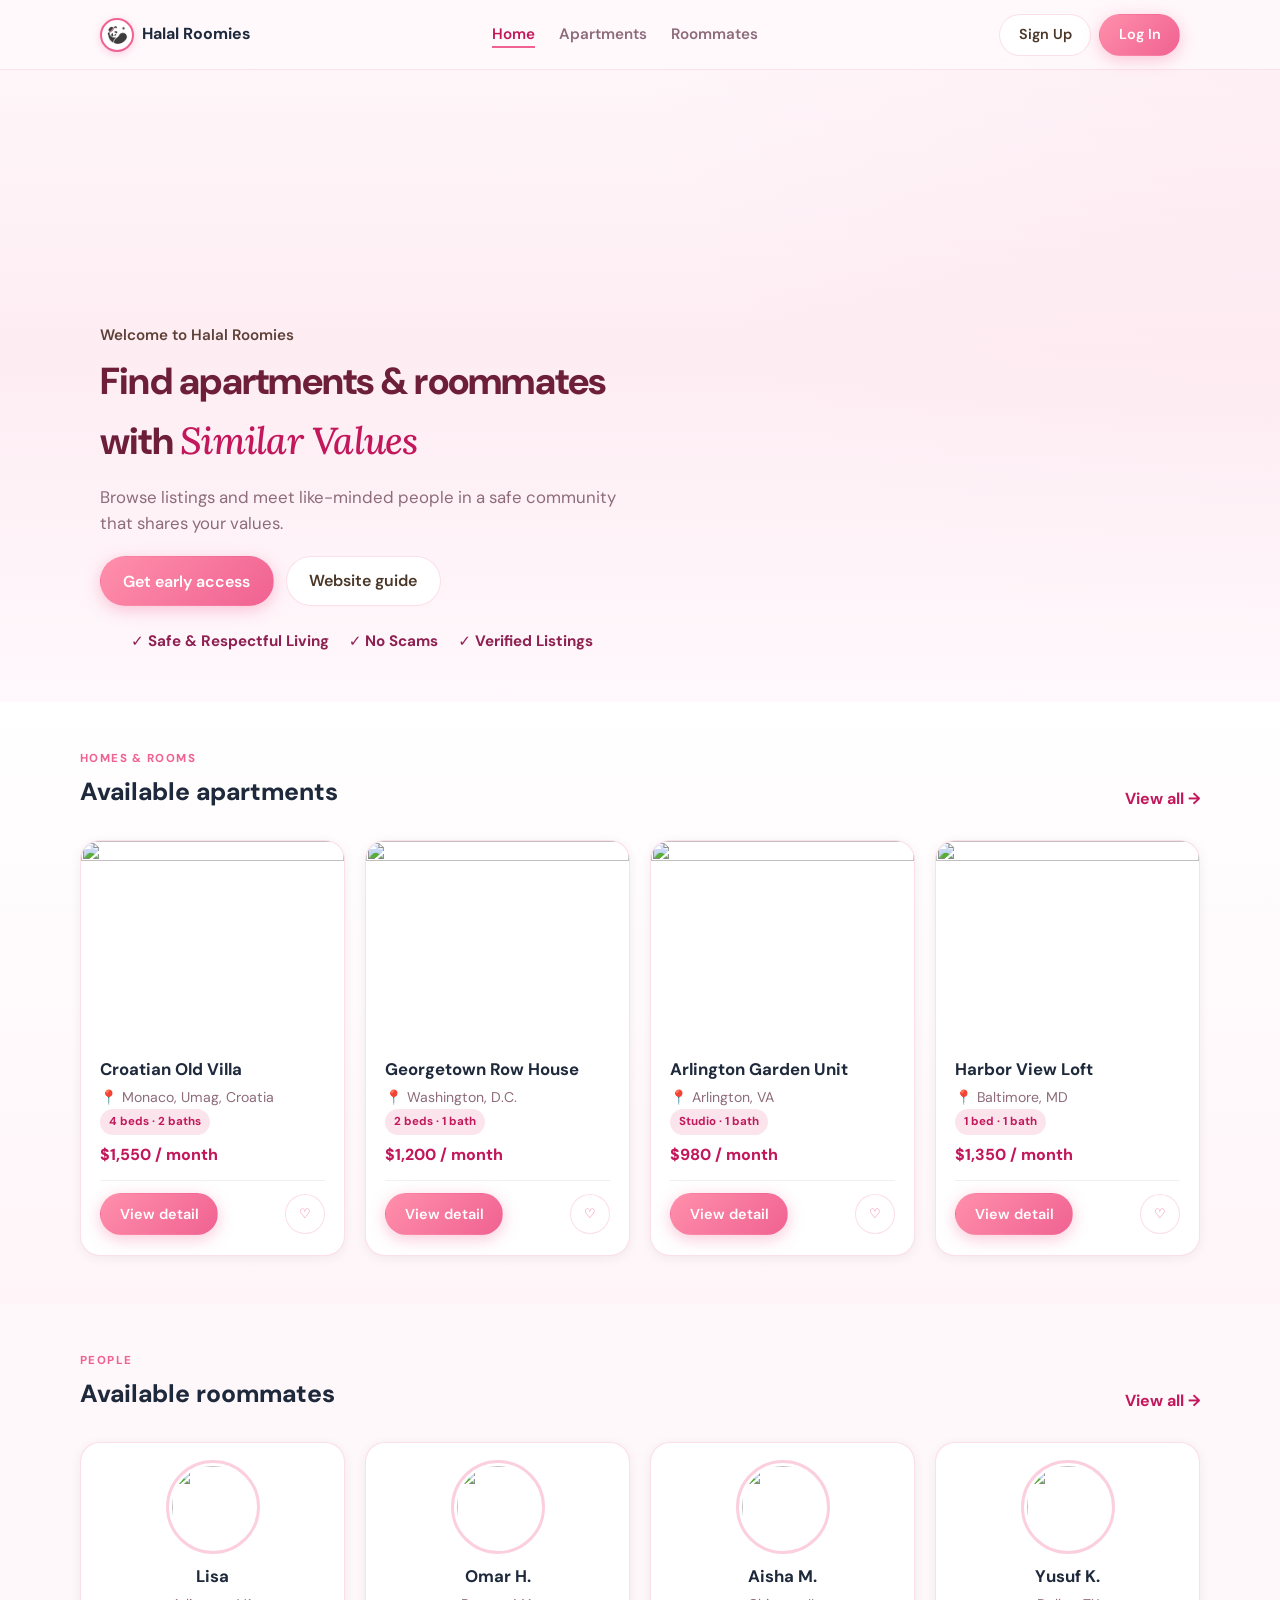
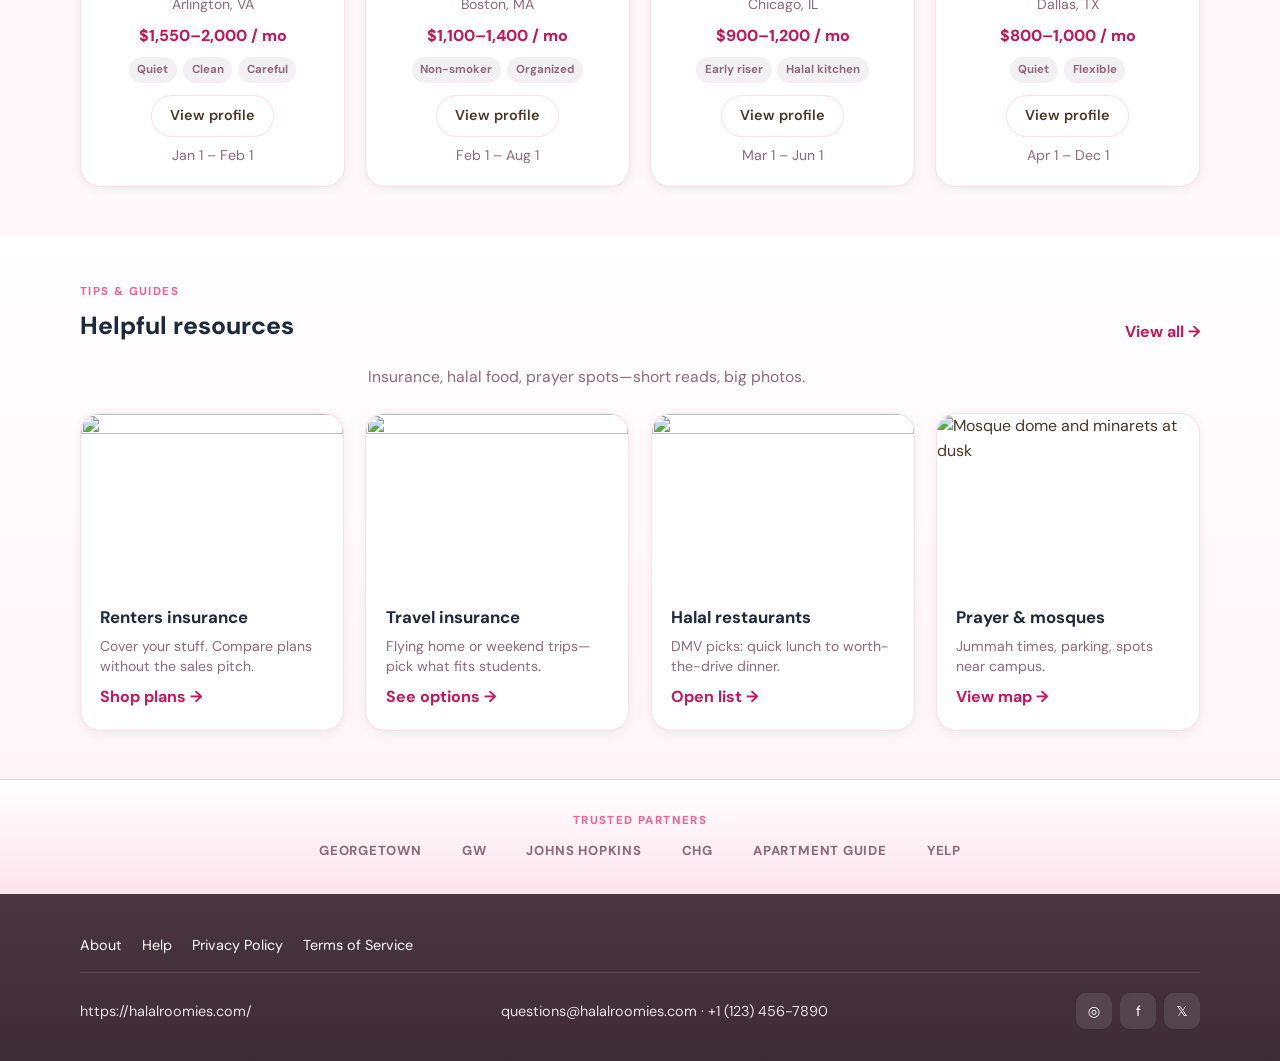
==== index.html @ e2919a0f "Initial commit" ====
<!DOCTYPE html>
<html lang="en">
  <head>
    <meta charset="utf-8" />
    <meta name="viewport" content="width=device-width, initial-scale=1" />
    <title>Halal Roomies — Find apartments &amp; roommates</title>
    <link rel="preconnect" href="https://fonts.googleapis.com" />
    <link rel="preconnect" href="https://fonts.gstatic.com" crossorigin />
    <link
      href="https://fonts.googleapis.com/css2?family=DM+Sans:ital,opsz,wght@0,9..40,400;0,9..40,600;0,9..40,700;0,9..40,800&family=Lora:ital,wght@0,500;1,500&display=swap"
      rel="stylesheet"
    />
    <link rel="stylesheet" href="css/styles.css" />
  </head>
  <body>
    <div class="hero-page">
      <header class="site-header site-header--transparent">
        <div class="site-header__inner">
          <a class="logo" href="index.html">
            <img class="logo__mark" src="images/guide-mascot.png" width="34" height="34" alt="" />
            Halal Roomies
          </a>
          <nav class="nav-main" aria-label="Primary">
            <a href="index.html" aria-current="page">Home</a>
            <a href="apartments.html">Apartments</a>
            <a href="roommate-matching.html">Roommates</a>
          </nav>
          <div class="header-actions">
            <a class="btn btn--outline" href="signup.html">Sign Up</a>
            <a class="btn btn--primary" href="login.html">Log In</a>
          </div>
        </div>
      </header>

      <section class="hero" aria-labelledby="hero-title">
        <div
          class="hero__bg"
          style="background-image: url('https://images.unsplash.com/photo-1600607688969-a5bfcd646154?w=1920&q=85')"
        ></div>
        <div class="hero__overlay" aria-hidden="true"></div>
        <div class="hero__inner hero__inner--split">
          <div class="hero__content">
            <p class="hero__kicker">Welcome to Halal Roomies</p>
            <h1 id="hero-title" class="hero__title">
              Find apartments &amp; roommates with <span class="accent">Similar Values</span>
            </h1>
            <p class="hero__lead">
              Browse listings and meet like-minded people in a safe community that shares your values.
            </p>
            <div class="hero-cta-row">
              <button type="button" class="btn btn--primary btn--lg" id="open-waitlist-modal" aria-haspopup="dialog">
                Get early access
              </button>
              <a class="btn btn--outline btn--lg" href="guide.html">Website guide</a>
            </div>
            <div class="trust-row">
              <span>✓ Safe &amp; Respectful Living</span>
              <span>✓ No Scams</span>
              <span>✓ Verified Listings</span>
            </div>
          </div>
          <div class="hero-svg-wrap" aria-hidden="true">
            <svg viewBox="0 0 400 280" xmlns="http://www.w3.org/2000/svg" role="img">
              <title>Illustration</title>
              <defs>
                <linearGradient id="blob" x1="0%" y1="0%" x2="100%" y2="100%">
                  <stop offset="0%" stop-color="#fce4ec" />
                  <stop offset="100%" stop-color="#e3f2fd" />
                </linearGradient>
              </defs>
              <ellipse cx="200" cy="150" rx="170" ry="120" fill="url(#blob)" opacity="0.95" />
              <rect x="120" y="175" width="160" height="12" rx="6" fill="#f8bbd0" />
              <rect x="145" y="130" width="110" height="70" rx="8" fill="#fff" stroke="#f48fb1" stroke-width="2" />
              <rect x="158" y="145" width="84" height="48" rx="4" fill="#e8eaf6" />
              <circle cx="155" cy="105" r="28" fill="#ffe0b2" />
              <path fill="#5d4037" d="M138 88c8-18 32-22 42-8 4 6 6 14 4 22l-6 18h-28l-6-18c-4-8-6-18-12-14z" />
              <ellipse cx="155" cy="95" rx="22" ry="20" fill="#c5b4a0" />
              <rect x="248" y="118" width="56" height="70" rx="10" fill="#fce4ec" stroke="#f48fb1" stroke-width="2" />
              <circle cx="276" cy="98" r="26" fill="#ffe0b2" />
              <ellipse cx="276" cy="88" rx="24" ry="22" fill="#37474f" />
              <path fill="#37474f" d="M252 78c10-4 22-2 30 6 6 8 8 18 6 28h-52c-2-10 0-22 16-34z" />
              <ellipse cx="200" cy="248" rx="140" ry="14" fill="rgba(244,143,177,0.25)" />
              <circle cx="95" cy="195" r="10" fill="#fff" stroke="#f48fb1" stroke-width="2" />
              <path d="M91 192h8v6h-8z" fill="#f48fb1" />
            </svg>
          </div>
        </div>
      </section>
    </div>

    <section class="section section--tint" aria-labelledby="apt-heading">
      <div class="section__head">
        <div>
          <p class="section__eyebrow">Homes &amp; rooms</p>
          <h2 id="apt-heading" class="section__title">Available apartments</h2>
        </div>
        <a class="link-more" href="apartments.html">View all →</a>
      </div>
      <div class="grid-apt">
        <article class="card">
          <img
            class="card__media"
            src="https://images.unsplash.com/photo-1600585154340-be6161a56a0c?w=800&q=80"
            alt=""
          />
          <div class="card__body">
            <h3 class="card__title">Croatian Old Villa</h3>
            <p class="card__meta">📍 Monaco, Umag, Croatia</p>
            <div class="card__tags"><span class="tag">4 beds · 2 baths</span></div>
            <p class="card__price">$1,550 / month</p>
            <div class="card__footer">
              <a class="btn btn--primary" href="apartment-detail.html">View detail</a>
              <button type="button" class="icon-btn" aria-label="Save">♡</button>
            </div>
          </div>
        </article>
        <article class="card">
          <img
            class="card__media"
            src="https://images.unsplash.com/photo-1600607687939-ce8a6c25118c?w=800&q=80"
            alt=""
          />
          <div class="card__body">
            <h3 class="card__title">Georgetown Row House</h3>
            <p class="card__meta">📍 Washington, D.C.</p>
            <div class="card__tags"><span class="tag">2 beds · 1 bath</span></div>
            <p class="card__price">$1,200 / month</p>
            <div class="card__footer">
              <a class="btn btn--primary" href="apartment-detail.html">View detail</a>
              <button type="button" class="icon-btn" aria-label="Save">♡</button>
            </div>
          </div>
        </article>
        <article class="card">
          <img
            class="card__media"
            src="https://images.unsplash.com/photo-1600566753190-17f0baa2a6c3?w=800&q=80"
            alt=""
          />
          <div class="card__body">
            <h3 class="card__title">Arlington Garden Unit</h3>
            <p class="card__meta">📍 Arlington, VA</p>
            <div class="card__tags"><span class="tag">Studio · 1 bath</span></div>
            <p class="card__price">$980 / month</p>
            <div class="card__footer">
              <a class="btn btn--primary" href="apartment-detail.html">View detail</a>
              <button type="button" class="icon-btn" aria-label="Save">♡</button>
            </div>
          </div>
        </article>
        <article class="card">
          <img
            class="card__media"
            src="https://images.unsplash.com/photo-1600047509807-ba8f99d2cdde?w=800&q=80"
            alt=""
          />
          <div class="card__body">
            <h3 class="card__title">Harbor View Loft</h3>
            <p class="card__meta">📍 Baltimore, MD</p>
            <div class="card__tags"><span class="tag">1 bed · 1 bath</span></div>
            <p class="card__price">$1,350 / month</p>
            <div class="card__footer">
              <a class="btn btn--primary" href="apartment-detail.html">View detail</a>
              <button type="button" class="icon-btn" aria-label="Save">♡</button>
            </div>
          </div>
        </article>
      </div>
    </section>

    <section class="section" aria-labelledby="rm-heading">
      <div class="section__head">
        <div>
          <p class="section__eyebrow">People</p>
          <h2 id="rm-heading" class="section__title">Available roommates</h2>
        </div>
        <a class="link-more" href="roommate-matching.html">View all →</a>
      </div>
      <div class="grid-4">
        <article class="card roommate-card">
          <img
            class="avatar"
            src="https://api.dicebear.com/9.x/adventurer/svg?seed=Lisa"
            alt=""
          />
          <h3 class="card__title">Lisa</h3>
          <p class="card__meta">Arlington, VA</p>
          <p class="card__price">$1,550–2,000 / mo</p>
          <div class="card__tags" style="justify-content: center">
            <span class="tag tag--neutral">Quiet</span>
            <span class="tag tag--neutral">Clean</span>
            <span class="tag tag--neutral">Careful</span>
          </div>
          <a class="btn btn--outline" href="roommate-matching.html" style="margin-top: 0.75rem">View profile</a>
          <p class="card__meta" style="margin-top: 0.5rem">Jan 1 – Feb 1</p>
        </article>
        <article class="card roommate-card">
          <img
            class="avatar"
            src="https://api.dicebear.com/9.x/adventurer/svg?seed=Omar"
            alt=""
          />
          <h3 class="card__title">Omar H.</h3>
          <p class="card__meta">Boston, MA</p>
          <p class="card__price">$1,100–1,400 / mo</p>
          <div class="card__tags" style="justify-content: center">
            <span class="tag tag--neutral">Non-smoker</span>
            <span class="tag tag--neutral">Organized</span>
          </div>
          <a class="btn btn--outline" href="roommate-matching.html" style="margin-top: 0.75rem">View profile</a>
          <p class="card__meta" style="margin-top: 0.5rem">Feb 1 – Aug 1</p>
        </article>
        <article class="card roommate-card">
          <img
            class="avatar"
            src="https://api.dicebear.com/9.x/adventurer/svg?seed=Aisha"
            alt=""
          />
          <h3 class="card__title">Aisha M.</h3>
          <p class="card__meta">Chicago, IL</p>
          <p class="card__price">$900–1,200 / mo</p>
          <div class="card__tags" style="justify-content: center">
            <span class="tag tag--neutral">Early riser</span>
            <span class="tag tag--neutral">Halal kitchen</span>
          </div>
          <a class="btn btn--outline" href="roommate-matching.html" style="margin-top: 0.75rem">View profile</a>
          <p class="card__meta" style="margin-top: 0.5rem">Mar 1 – Jun 1</p>
        </article>
        <article class="card roommate-card">
          <img
            class="avatar"
            src="https://api.dicebear.com/9.x/adventurer/svg?seed=Yusuf"
            alt=""
          />
          <h3 class="card__title">Yusuf K.</h3>
          <p class="card__meta">Dallas, TX</p>
          <p class="card__price">$800–1,000 / mo</p>
          <div class="card__tags" style="justify-content: center">
            <span class="tag tag--neutral">Quiet</span>
            <span class="tag tag--neutral">Flexible</span>
          </div>
          <a class="btn btn--outline" href="roommate-matching.html" style="margin-top: 0.75rem">View profile</a>
          <p class="card__meta" style="margin-top: 0.5rem">Apr 1 – Dec 1</p>
        </article>
      </div>
    </section>

    <section class="section section--tint" aria-labelledby="res-heading">
      <div class="section__head">
        <div>
          <p class="section__eyebrow">Tips &amp; guides</p>
          <h2 id="res-heading" class="section__title">Helpful resources</h2>
        </div>
        <a class="link-more" href="#">View all →</a>
      </div>
      <p class="section__intro section__intro--tight">Insurance, halal food, prayer spots—short reads, big photos.</p>
      <div class="grid-4 resource-grid">
        <article class="card resource-card">
          <img
            class="card__media"
            src="https://images.unsplash.com/photo-1560518883-ce09059eeffa?w=640&q=80"
            alt=""
            width="640"
            height="480"
            loading="lazy"
          />
          <div class="card__body">
            <h3 class="card__title">Renters insurance</h3>
            <p class="card__meta">Cover your stuff. Compare plans without the sales pitch.</p>
            <a class="link-more" href="#">Shop plans →</a>
          </div>
        </article>
        <article class="card resource-card">
          <img
            class="card__media"
            src="https://images.unsplash.com/photo-1436491865332-7a61a109cc05?w=640&q=80"
            alt=""
            width="640"
            height="480"
            loading="lazy"
          />
          <div class="card__body">
            <h3 class="card__title">Travel insurance</h3>
            <p class="card__meta">Flying home or weekend trips—pick what fits students.</p>
            <a class="link-more" href="#">See options →</a>
          </div>
        </article>
        <article class="card resource-card">
          <img
            class="card__media"
            src="https://images.unsplash.com/photo-1504674900247-0877df9cc836?w=640&q=80"
            alt=""
            width="640"
            height="480"
            loading="lazy"
          />
          <div class="card__body">
            <h3 class="card__title">Halal restaurants</h3>
            <p class="card__meta">DMV picks: quick lunch to worth-the-drive dinner.</p>
            <a class="link-more" href="#">Open list →</a>
          </div>
        </article>
        <article class="card resource-card">
          <img
            class="card__media"
            src="https://images.unsplash.com/photo-1564769625905-50e93615e769?w=800&q=80"
            alt="Mosque dome and minarets at dusk"
            width="800"
            height="533"
            loading="lazy"
          />
          <div class="card__body">
            <h3 class="card__title">Prayer &amp; mosques</h3>
            <p class="card__meta">Jummah times, parking, spots near campus.</p>
            <a class="link-more" href="#">View map →</a>
          </div>
        </article>
      </div>
    </section>

    <section class="partners-strip" aria-label="Trusted partners">
      <div class="partners-strip__inner">
        <p class="section__eyebrow" style="margin-bottom: 0.75rem">Trusted partners</p>
        <div class="partners-strip__logos">
          <span>GEORGETOWN</span>
          <span>GW</span>
          <span>JOHNS HOPKINS</span>
          <span>CHG</span>
          <span>APARTMENT GUIDE</span>
          <span>YELP</span>
        </div>
      </div>
    </section>

    <div
      id="waitlist-modal"
      class="modal"
      role="dialog"
      aria-modal="true"
      aria-labelledby="waitlist-modal-title"
      aria-hidden="true"
      hidden
    >
      <div class="modal__backdrop" data-close-waitlist tabindex="-1"></div>
      <div class="modal__panel">
        <button type="button" class="modal__close" data-close-waitlist aria-label="Close">×</button>
        <div id="waitlist-form-step">
          <p class="modal__eyebrow">Launch list</p>
          <h2 id="waitlist-modal-title" class="modal__title">Get early access</h2>
          <div class="modal__stats" role="group" aria-label="Launch snapshot">
            <div class="modal__stat">
              <p class="modal__stat-value"><span data-waitlist-count>500</span>+</p>
              <p class="modal__stat-label">Early members</p>
            </div>
            <div class="modal__stat">
              <p class="modal__stat-value">Aug 2026</p>
              <p class="modal__stat-label">Launch date</p>
            </div>
            <div class="modal__stat">
              <p class="modal__stat-value">100%</p>
              <p class="modal__stat-label">Browse free</p>
            </div>
          </div>
          <p class="modal__launch-hint">
            <strong>Launch discount</strong> — we’ll email your code when we open.
          </p>
          <form id="waitlist-form" class="waitlist-form" method="post" target="waitlist-gform-iframe" novalidate>
            <label class="field">
              Name
              <input type="text" name="name" id="waitlist-name" autocomplete="name" required placeholder="Your name" />
            </label>
            <label class="field">
              Email
              <input type="email" name="email" id="waitlist-email" autocomplete="email" required placeholder="you@example.com" />
            </label>
            <button type="submit" class="btn btn--primary btn--block btn--lg">Save my spot</button>
          </form>
        </div>
        <div id="waitlist-success-step" class="is-hidden">
          <p class="modal__success-icon" aria-hidden="true">✓</p>
          <h2 class="modal__title">You’re on the list</h2>
          <p class="modal__lede">
            When we launch, we’ll send a message to your inbox with your <strong>discount code</strong> for posting your place.
          </p>
          <button type="button" class="btn btn--primary btn--block" data-close-waitlist>Close</button>
        </div>
      </div>
      <iframe
        id="waitlist-gform-iframe"
        name="waitlist-gform-iframe"
        title="Form submission"
        src="about:blank"
        class="waitlist-gform-iframe"
      ></iframe>
    </div>

    <footer class="site-footer">
      <div class="site-footer__inner">
        <nav class="footer-links" aria-label="Footer">
          <a href="#">About</a>
          <a href="#">Help</a>
          <a href="#">Privacy Policy</a>
          <a href="#">Terms of Service</a>
        </nav>
        <div class="footer-bottom">
          <div>https://halalroomies.com/</div>
          <div>questions@halalroomies.com · +1 (123) 456-7890</div>
          <div class="social" aria-label="Social">
            <a href="#" aria-label="Instagram">◎</a>
            <a href="#" aria-label="Facebook">f</a>
            <a href="#" aria-label="X">𝕏</a>
          </div>
        </div>
      </div>
    </footer>
    <!-- Google Form: set GOOGLE_FORM_* in script below to post signups to a Sheet. -->
    <script>
      (function () {
        var WAITLIST_DISPLAY_NUMBER = "500";
        var GOOGLE_FORM_ACTION =
          "https://docs.google.com/forms/d/e/REPLACE_FORM_ID/formResponse";
        var GOOGLE_ENTRY_NAME = "entry.REPLACE_NAME_ID";
        var GOOGLE_ENTRY_EMAIL = "entry.REPLACE_EMAIL_ID";
        var demoMode =
          GOOGLE_FORM_ACTION.indexOf("REPLACE_FORM_ID") !== -1 ||
          GOOGLE_ENTRY_NAME.indexOf("REPLACE") !== -1;

        var modal = document.getElementById("waitlist-modal");
        var openBtn = document.getElementById("open-waitlist-modal");
        var form = document.getElementById("waitlist-form");
        var formStep = document.getElementById("waitlist-form-step");
        var successStep = document.getElementById("waitlist-success-step");

        document.querySelectorAll("[data-waitlist-count]").forEach(function (el) {
          el.textContent = WAITLIST_DISPLAY_NUMBER;
        });

        function openModal() {
          modal.hidden = false;
          modal.removeAttribute("hidden");
          modal.setAttribute("aria-hidden", "false");
          document.body.style.overflow = "hidden";
          var first = document.getElementById("waitlist-name");
          if (first) first.focus();
        }

        function closeModal() {
          modal.setAttribute("aria-hidden", "true");
          modal.hidden = true;
          modal.setAttribute("hidden", "");
          document.body.style.overflow = "";
          if (openBtn) openBtn.focus();
          formStep.classList.remove("is-hidden");
          successStep.classList.add("is-hidden");
          if (form) form.reset();
        }

        if (openBtn) openBtn.addEventListener("click", openModal);
        document.querySelectorAll("[data-close-waitlist]").forEach(function (btn) {
          btn.addEventListener("click", closeModal);
        });

        modal.addEventListener("keydown", function (e) {
          if (e.key === "Escape") closeModal();
        });

        if (form) {
          form.addEventListener("submit", function (e) {
            var name = document.getElementById("waitlist-name").value.trim();
            var email = document.getElementById("waitlist-email").value.trim();
            if (!name || !email) {
              e.preventDefault();
              return;
            }
            if (demoMode) {
              e.preventDefault();
              formStep.classList.add("is-hidden");
              successStep.classList.remove("is-hidden");
              return;
            }
            e.preventDefault();
            var iframeForm = document.createElement("form");
            iframeForm.action = GOOGLE_FORM_ACTION;
            iframeForm.method = "POST";
            iframeForm.target = "waitlist-gform-iframe";
            iframeForm.style.display = "none";
            var inName = document.createElement("input");
            inName.name = GOOGLE_ENTRY_NAME;
            inName.value = name;
            var inEmail = document.createElement("input");
            inEmail.name = GOOGLE_ENTRY_EMAIL;
            inEmail.value = email;
            iframeForm.appendChild(inName);
            iframeForm.appendChild(inEmail);
            document.body.appendChild(iframeForm);
            iframeForm.submit();
            document.body.removeChild(iframeForm);
            formStep.classList.add("is-hidden");
            successStep.classList.remove("is-hidden");
          });
        }
      })();
    </script>
  </body>
</html>
---- css/styles.css ----
/* Halal Roomies — light pink / white, shared styles */

:root {
  --bg: #fff8fb;
  --bg-section: #ffffff;
  --bg-pink: #fce4ec;
  --accent: #f06292;
  --accent-dark: #c2185b;
  --text: #4a3728;
  --text-muted: #8d6b7a;
  --navy: #1e293b;
  --border: rgba(240, 98, 146, 0.2);
  --radius: 20px;
  --radius-sm: 14px;
  --pill: 999px;
  --shadow: 0 8px 32px rgba(240, 98, 146, 0.12);
  --shadow-sm: 0 2px 12px rgba(0, 0, 0, 0.06);
  --font: "DM Sans", system-ui, sans-serif;
  --font-accent: "Lora", Georgia, serif;
  --max: 1120px;
}

*,
*::before,
*::after {
  box-sizing: border-box;
}

html {
  scroll-behavior: smooth;
}

body {
  margin: 0;
  font-family: var(--font);
  font-size: 16px;
  line-height: 1.55;
  color: var(--text);
  background: var(--bg);
  background-image: radial-gradient(ellipse 100% 50% at 100% 0%, rgba(252, 228, 236, 0.5) 0%, transparent 50%);
}

img {
  max-width: 100%;
  height: auto;
  display: block;
}

a {
  color: var(--accent-dark);
  text-decoration: none;
}

a:hover {
  text-decoration: underline;
}

.sr-only {
  position: absolute;
  width: 1px;
  height: 1px;
  padding: 0;
  margin: -1px;
  overflow: hidden;
  clip: rect(0, 0, 0, 0);
  border: 0;
}

/* ---------- Header ---------- */
.site-header {
  position: sticky;
  top: 0;
  z-index: 100;
  background: rgba(255, 255, 255, 0.94);
  backdrop-filter: blur(12px);
  border-bottom: 1px solid var(--border);
}

.site-header--transparent {
  position: absolute;
  left: 0;
  right: 0;
  background: rgba(255, 250, 252, 0.85);
  border-bottom-color: rgba(248, 187, 208, 0.4);
}

/* Guide page: match storybook-era pink header + logo ring */
.site-header--guide-brand {
  background: rgba(255, 250, 252, 0.96);
  border-bottom-color: rgba(248, 187, 208, 0.45);
}

.guide-site .logo__mark {
  border-width: 2px;
  box-shadow: 0 2px 10px rgba(240, 98, 146, 0.22);
  outline: 2px solid rgba(240, 98, 146, 0.28);
  outline-offset: 0;
}

.guide-site .logo:hover .logo__mark {
  outline-color: rgba(240, 98, 146, 0.45);
  box-shadow: 0 3px 14px rgba(240, 98, 146, 0.32);
}

.site-header__inner {
  max-width: var(--max);
  margin: 0 auto;
  padding: 0.85rem 1.25rem;
  display: flex;
  align-items: center;
  justify-content: space-between;
  gap: 1rem;
}

.logo {
  display: inline-flex;
  align-items: center;
  gap: 0.5rem;
  font-weight: 700;
  color: var(--navy);
  text-decoration: none;
}

.logo:hover {
  color: var(--accent-dark);
  text-decoration: none;
}

.logo__mark {
  width: 34px;
  height: 34px;
  border-radius: 50%;
  object-fit: contain;
  display: block;
  flex-shrink: 0;
  background: #fff;
  padding: 2px;
  box-sizing: border-box;
  border: 2px solid var(--accent);
  box-shadow: 0 2px 8px rgba(240, 98, 146, 0.28);
}

.logo:hover .logo__mark {
  border-color: var(--accent-dark);
  box-shadow: 0 3px 12px rgba(240, 98, 146, 0.38);
}

.nav-main {
  display: flex;
  gap: 1.5rem;
  flex-wrap: wrap;
}

.nav-main a {
  font-weight: 600;
  font-size: 0.95rem;
  color: var(--text-muted);
  text-decoration: none;
}

.nav-main a:hover,
.nav-main a[aria-current="page"] {
  color: var(--accent-dark);
  box-shadow: 0 2px 0 0 var(--accent);
}

.header-actions {
  display: flex;
  gap: 0.5rem;
}

/* ---------- Buttons ---------- */
.btn {
  display: inline-flex;
  align-items: center;
  justify-content: center;
  gap: 0.35rem;
  padding: 0.55rem 1.15rem;
  font-family: inherit;
  font-size: 0.9rem;
  font-weight: 600;
  border-radius: var(--pill);
  border: 1px solid transparent;
  cursor: pointer;
  text-decoration: none;
  transition: transform 0.15s, box-shadow 0.15s;
}

.btn:hover {
  text-decoration: none;
}

.btn--primary {
  background: linear-gradient(135deg, #ff8fab, var(--accent));
  color: #fff;
  box-shadow: 0 4px 16px rgba(240, 98, 146, 0.35);
}

.btn--outline {
  background: #fff;
  color: var(--text);
  border-color: var(--border);
}

.btn--outline:hover {
  border-color: var(--accent);
  color: var(--accent-dark);
}

.btn--ghost {
  background: transparent;
  border-color: rgba(255, 255, 255, 0.85);
  color: #fff;
}

.btn--lg {
  padding: 0.75rem 1.4rem;
  font-size: 1rem;
}

.btn--block {
  width: 100%;
}

.btn--muted {
  background: #f5f5f5;
  color: var(--text);
  border-color: #e0e0e0;
}

/* ---------- Hero (landing) ---------- */
.hero-page {
  position: relative;
}

.hero {
  position: relative;
  min-height: min(78vh, 720px);
  display: flex;
  align-items: flex-end;
}

.hero__bg {
  position: absolute;
  inset: 0;
  background-size: cover;
  background-position: center;
}

.hero__overlay {
  position: absolute;
  inset: 0;
  background: linear-gradient(
    180deg,
    rgba(255, 250, 252, 0.2) 0%,
    rgba(252, 228, 236, 0.55) 50%,
    rgba(255, 248, 252, 0.95) 100%
  );
}

.hero__inner {
  position: relative;
  z-index: 2;
  max-width: var(--max);
  margin: 0 auto;
  padding: 5.5rem 1.25rem 3rem;
  width: 100%;
}

.hero__inner--split {
  display: grid;
  grid-template-columns: 1fr 1fr;
  gap: 2rem;
  align-items: center;
}

.hero__content {
  text-align: center;
  max-width: 36rem;
  margin: 0 auto;
}

.hero__inner--split .hero__content {
  text-align: left;
  margin: 0;
}

.hero__kicker {
  font-size: 0.95rem;
  font-weight: 600;
  color: #5d4037;
  margin-bottom: 0.35rem;
}

.hero__title {
  margin: 0 0 0.75rem;
  font-size: clamp(1.65rem, 4vw, 2.35rem);
  font-weight: 800;
  color: #6d1f3a;
  letter-spacing: -0.02em;
}

.hero__title .accent {
  font-family: var(--font-accent);
  font-style: italic;
  font-weight: 500;
  color: var(--accent-dark);
}

.hero__lead {
  margin: 0 0 1.25rem;
  color: var(--text-muted);
  font-size: 1.05rem;
}

.hero-cta-bar {
  display: flex;
  flex-wrap: wrap;
  gap: 0.5rem;
  justify-content: center;
  max-width: 520px;
  margin: 0 auto 1.5rem;
}

.hero-cta-bar input {
  flex: 1;
  min-width: 120px;
  padding: 0.65rem 1rem;
  border-radius: var(--pill);
  border: 1px solid var(--border);
  font: inherit;
}

.hero-cta-row {
  display: flex;
  flex-wrap: wrap;
  gap: 0.75rem;
  justify-content: center;
  margin-bottom: 1.5rem;
}

.hero__inner--split .hero-cta-row {
  justify-content: flex-start;
}

.trust-row {
  display: flex;
  flex-wrap: wrap;
  gap: 0.75rem 1.25rem;
  justify-content: center;
  font-size: 0.95rem;
  font-weight: 700;
  color: #8e2152;
}

.trust-row span {
  display: inline-flex;
  align-items: center;
  gap: 0.4rem;
  padding: 0;
  background: transparent;
  border: none;
}

.hero-svg-wrap {
  justify-self: end;
  max-width: 380px;
}

@media (max-width: 900px) {
  .hero__inner--split {
    grid-template-columns: 1fr;
  }

  .hero__inner--split .hero__content {
    text-align: center;
    margin: 0 auto;
  }

  .hero-svg-wrap {
    justify-self: center;
    order: -1;
  }

  .nav-main {
    display: none;
  }
}

/* ---------- Sections ---------- */
.section {
  padding: 3rem 1.25rem;
}

.section--tint {
  background: linear-gradient(180deg, #fff 0%, #fff5f9 100%);
}

.section__head {
  max-width: var(--max);
  margin: 0 auto 1.75rem;
  display: flex;
  flex-wrap: wrap;
  align-items: flex-end;
  justify-content: space-between;
  gap: 1rem;
}

.section__head--bar {
  background: #fff;
  padding: 1rem 1.35rem;
  border-radius: 18px;
  border: 1px solid var(--border);
  box-shadow: var(--shadow-sm);
}

.section__eyebrow {
  margin: 0 0 0.35rem;
  font-size: 0.72rem;
  font-weight: 800;
  letter-spacing: 0.12em;
  text-transform: uppercase;
  color: var(--accent);
}

.section__title {
  margin: 0;
  font-size: 1.55rem;
  font-weight: 800;
  color: var(--navy);
}

.link-more {
  font-weight: 700;
  color: var(--accent-dark);
}

.grid-3 {
  max-width: var(--max);
  margin: 0 auto;
  display: grid;
  grid-template-columns: repeat(auto-fill, minmax(260px, 1fr));
  gap: 1.5rem;
}

/* Listing pricing (demo checkout before list-property form) */
.plan-grid {
  max-width: var(--max);
  margin: 0 auto;
  display: grid;
  grid-template-columns: repeat(3, minmax(0, 1fr));
  gap: 1.25rem;
  align-items: stretch;
}

.plan-card {
  position: relative;
  background: #fff;
  border-radius: var(--radius);
  border: 1px solid var(--border);
  box-shadow: var(--shadow-sm);
  padding: 1.75rem 1.5rem 1.5rem;
  display: flex;
  flex-direction: column;
  min-height: 100%;
}

.plan-card--featured {
  border-color: rgba(240, 98, 146, 0.55);
  box-shadow: var(--shadow);
}

.plan-card__badge {
  position: absolute;
  top: 1rem;
  right: 1rem;
  margin: 0;
  font-size: 0.65rem;
  font-weight: 800;
  letter-spacing: 0.06em;
  text-transform: uppercase;
  color: #fff;
  background: var(--accent);
  padding: 0.3rem 0.65rem;
  border-radius: var(--pill);
}

.plan-card__name {
  margin: 0 0 0.5rem;
  font-size: 1.15rem;
  font-weight: 800;
  color: #6d1f3a;
}

.plan-card__price {
  margin: 0 0 0.35rem;
  line-height: 1.2;
}

.plan-card__amount {
  font-size: 1.85rem;
  font-weight: 800;
  color: var(--accent-dark);
}

.plan-card__unit {
  font-size: 0.95rem;
  font-weight: 600;
  color: var(--text-muted);
}

.plan-card__tagline {
  margin: 0 0 1rem;
  font-size: 0.9rem;
  color: var(--text-muted);
}

.plan-card__features {
  margin: 0 0 1.25rem;
  padding: 0 0 0 1.15rem;
  font-size: 0.9rem;
  color: var(--text);
  line-height: 1.55;
  flex: 1;
}

.plan-card__features li {
  margin-bottom: 0.4rem;
}

.plan-card__cta {
  margin-top: auto;
}

.plan-demo-note {
  max-width: var(--max);
  margin: 1.75rem auto 0;
  padding: 0 1.25rem;
  text-align: center;
  font-size: 0.85rem;
  color: var(--text-muted);
}

@media (max-width: 900px) {
  .plan-grid {
    grid-template-columns: 1fr;
    max-width: 420px;
  }
}

.grid-4 {
  max-width: var(--max);
  margin: 0 auto;
  display: grid;
  grid-template-columns: repeat(auto-fill, minmax(240px, 1fr));
  gap: 1.25rem;
}

.grid-apt {
  max-width: var(--max);
  margin: 0 auto;
  display: grid;
  grid-template-columns: repeat(4, minmax(0, 1fr));
  gap: 1.25rem;
}

@media (max-width: 1100px) {
  .grid-apt {
    grid-template-columns: repeat(2, minmax(0, 1fr));
  }
}

@media (max-width: 520px) {
  .grid-apt {
    grid-template-columns: 1fr;
  }
}

.grid-2 {
  display: grid;
  grid-template-columns: repeat(auto-fill, minmax(300px, 1fr));
  gap: 1.5rem;
}

/* ---------- Cards ---------- */
.card {
  background: #fff;
  border-radius: var(--radius);
  border: 1px solid var(--border);
  box-shadow: var(--shadow-sm);
  overflow: hidden;
  transition: transform 0.2s, box-shadow 0.2s;
}

.card:hover {
  transform: translateY(-3px);
  box-shadow: var(--shadow);
}

.card__media {
  aspect-ratio: 4/3;
  object-fit: cover;
  width: 100%;
}

.card__body {
  padding: 1.1rem 1.2rem 1.25rem;
}

.card__title {
  margin: 0 0 0.35rem;
  font-size: 1.05rem;
  font-weight: 700;
  color: var(--navy);
}

.card__meta {
  margin: 0;
  font-size: 0.88rem;
  color: var(--text-muted);
}

.card__price {
  font-weight: 800;
  color: var(--accent-dark);
  margin: 0.5rem 0;
}

.card__tags {
  display: flex;
  flex-wrap: wrap;
  gap: 0.35rem;
}

.tag {
  font-size: 0.72rem;
  font-weight: 700;
  padding: 0.25rem 0.55rem;
  border-radius: var(--pill);
  background: var(--bg-pink);
  color: var(--accent-dark);
}

.tag--neutral {
  background: #f3f0f4;
  color: var(--text-muted);
}

.card__footer {
  display: flex;
  align-items: center;
  justify-content: space-between;
  margin-top: 0.75rem;
  padding-top: 0.75rem;
  border-top: 1px solid rgba(0, 0, 0, 0.06);
}

.icon-btn {
  width: 40px;
  height: 40px;
  border-radius: 50%;
  border: 1px solid var(--border);
  background: #fff;
  cursor: pointer;
  color: var(--accent);
}

.roommate-card {
  text-align: center;
  padding: 1.25rem 1rem;
}

.roommate-card .avatar {
  width: 88px;
  height: 88px;
  border-radius: 50%;
  margin: 0 auto 0.75rem;
  object-fit: cover;
  border: 3px solid #fff;
  outline: 3px solid rgba(240, 98, 146, 0.3);
}

.resource-icon {
  width: 52px;
  height: 52px;
  border-radius: 50%;
  display: grid;
  place-items: center;
  font-size: 1.35rem;
  background: linear-gradient(135deg, #fce4ec, #e3f2fd);
  margin-bottom: 0.65rem;
}

.section__intro {
  max-width: var(--max);
  margin: -0.5rem auto 1.5rem;
  color: var(--text-muted);
}

.section__intro--tight {
  max-width: 34rem;
  font-size: 0.98rem;
  line-height: 1.5;
}

/* Helpful resources: image cards, short copy */
.resource-grid {
  gap: 1.35rem;
}

.resource-grid .card__media {
  aspect-ratio: 3 / 2;
  object-position: center;
}

.resource-grid .card__body {
  padding-top: 1rem;
}

.resource-grid .card__meta {
  line-height: 1.45;
}

.resource-grid .link-more {
  margin-top: 0.5rem;
  display: inline-block;
}

/* ---------- Search (apartments page) ---------- */
.search-toolbar {
  max-width: var(--max);
  margin: 0 auto 1.5rem;
  display: flex;
  gap: 0.65rem;
  flex-wrap: wrap;
}

.search-toolbar input[type="search"] {
  flex: 1;
  min-width: 200px;
  padding: 0.75rem 1.1rem;
  border-radius: var(--pill);
  border: 1px solid var(--border);
  font: inherit;
  background: #fff;
}

.search-toolbar__filter {
  width: 48px;
  height: 48px;
  border-radius: var(--radius-sm);
  border: none;
  background: linear-gradient(135deg, #ff8fab, var(--accent));
  color: #fff;
  cursor: pointer;
  font-size: 1.15rem;
  line-height: 1;
  flex-shrink: 0;
  box-shadow: 0 4px 14px rgba(240, 98, 146, 0.35);
}

.search-toolbar__filter:hover {
  filter: brightness(1.05);
}

/* ---------- Detail page ---------- */
.detail-hero {
  position: relative;
  min-height: 320px;
}

.detail-hero__price {
  position: absolute;
  bottom: 1rem;
  right: 1.25rem;
  z-index: 3;
  background: var(--accent);
  color: #fff;
  padding: 0.55rem 1.1rem;
  border-radius: var(--radius-sm);
  font-weight: 800;
  box-shadow: var(--shadow);
}

/* Location line: theme rose, readable on light hero gradient */
.detail-hero .detail-hero__location {
  margin: 0.35rem 0 0;
  color: var(--accent-dark);
  font-weight: 700;
  text-shadow:
    0 0 14px rgba(255, 255, 255, 0.95),
    0 1px 0 rgba(255, 255, 255, 0.6),
    0 2px 10px rgba(194, 24, 91, 0.25);
}

.gallery {
  max-width: var(--max);
  margin: 0 auto;
  padding: 2rem 1.25rem;
  display: grid;
  grid-template-columns: 1.2fr 1fr;
  gap: 0.75rem;
}

.gallery__main {
  border-radius: var(--radius);
  overflow: hidden;
}

.gallery__grid {
  display: grid;
  grid-template-columns: 1fr 1fr;
  gap: 0.65rem;
}

.gallery__grid img {
  width: 100%;
  aspect-ratio: 1;
  object-fit: cover;
  border-radius: var(--radius-sm);
}

/* Third gallery image (2×2 grid, top-right): bias crop toward building/ground, less empty sky */
.gallery__grid img:nth-child(2) {
  object-position: 50% 78%;
}

.feature-grid {
  display: grid;
  grid-template-columns: repeat(auto-fill, minmax(140px, 1fr));
  gap: 1rem;
  align-items: stretch;
}

.detail-feature-card {
  height: 100%;
  display: flex;
  flex-direction: column;
  align-items: center;
  justify-content: center;
}

.detail-section {
  max-width: var(--max);
  margin: 0 auto;
  padding: 3rem 1.25rem;
}

.detail-section__title {
  margin: 0 0 1rem;
}

.detail-layout {
  display: grid;
  grid-template-columns: minmax(0, 1.2fr) minmax(0, 0.95fr) minmax(0, 1fr);
  gap: 1.25rem;
  align-items: stretch;
}

/* Grid items need min-height:0 so nested flex/map content can shrink; height:100% fills the row for bottom alignment */
.detail-layout > .detail-features,
.detail-layout > .detail-middle,
.detail-layout > .detail-map-card {
  min-height: 0;
  align-self: stretch;
}

.detail-layout > .detail-middle,
.detail-layout > .detail-map-card {
  height: 100%;
}

.detail-features {
  min-height: 100%;
  height: 100%;
  display: flex;
  flex-direction: column;
}

.detail-features .feature-grid {
  flex: 1;
  align-content: start;
}

.detail-middle {
  min-height: 0;
  height: 100%;
  display: flex;
  flex-direction: column;
  gap: 0.85rem;
}

.detail-mini-grid {
  display: grid;
  grid-template-columns: 1fr 1fr;
  gap: 1rem;
  flex-shrink: 0;
}

.detail-landlord-card {
  flex: 1;
  min-height: 0;
  display: flex;
  flex-direction: column;
  padding: 1rem 1.15rem 1.1rem;
}

.detail-landlord-card__title {
  margin: 0 0 0.65rem;
  font-size: 1.05rem;
  font-weight: 800;
  color: var(--navy);
}

.detail-landlord-card__body {
  flex: 1;
  display: flex;
  flex-direction: column;
  gap: 0.6rem;
  min-height: 0;
}

.detail-landlord-row {
  display: flex;
  gap: 1rem;
  align-items: center;
}

.detail-landlord-cta {
  margin-top: auto;
}

.detail-side-card.detail-map-card {
  padding: 1rem 1.15rem 1.1rem;
  display: flex;
  flex-direction: column;
  min-height: 0;
  height: 100%;
}

.detail-column-head {
  margin-bottom: 0.5rem;
  flex-shrink: 0;
}

.detail-side-card__title {
  margin: 0;
  font-size: 1.05rem;
  font-weight: 800;
  color: var(--navy);
}

.detail-side-card__meta {
  margin: 0.2rem 0 0;
  font-size: 0.78rem;
  line-height: 1.3;
  color: var(--text-muted);
}

.detail-map-stack {
  flex: 1;
  min-height: 0;
  display: flex;
  flex-direction: column;
  gap: 0.45rem;
}

.detail-map-frame {
  flex: 1 1 0;
  min-height: 88px;
  border-radius: var(--radius-sm);
  overflow: hidden;
  border: 1px solid rgba(0, 0, 0, 0.06);
  background: #f6f2f7;
}

.detail-map-frame iframe {
  display: block;
  width: 100%;
  height: 100%;
  min-height: 0;
  border: 0;
}

@media (max-width: 1024px) {
  .detail-layout {
    grid-template-columns: 1fr 1fr;
  }

  .detail-features {
    grid-column: 1 / -1;
  }
}

@media (max-width: 768px) {
  .gallery {
    grid-template-columns: 1fr;
  }

  .detail-layout {
    grid-template-columns: 1fr;
  }

  .detail-features {
    grid-column: auto;
  }
}

/* ---------- Forms ---------- */
.form-shell {
  max-width: 720px;
  margin: -2.5rem auto 0;
  position: relative;
  z-index: 5;
  padding: 0 1.25rem 3rem;
}

.form-shell--wide {
  max-width: 900px;
}

.form-card {
  background: #fff;
  border-radius: calc(var(--radius) + 4px);
  border: 1px solid var(--border);
  box-shadow: var(--shadow);
  padding: 2rem 1.75rem;
}

.form-section-title {
  margin: 0 0 1rem;
  font-size: 1.05rem;
  font-weight: 800;
  color: var(--navy);
}

.form-grid {
  display: grid;
  gap: 1rem;
}

.form-grid--2 {
  grid-template-columns: repeat(auto-fit, minmax(200px, 1fr));
}

.form-grid--3 {
  grid-template-columns: repeat(auto-fit, minmax(160px, 1fr));
}

label.field,
.field {
  display: flex;
  flex-direction: column;
  gap: 0.35rem;
  font-size: 0.8rem;
  font-weight: 700;
  color: var(--text-muted);
}

.field input,
.field select,
.field textarea {
  padding: 0.65rem 0.9rem;
  border-radius: var(--radius-sm);
  border: 1px solid var(--border);
  font: inherit;
  background: #fffafc;
}

.field input:focus,
.field select:focus {
  outline: 2px solid var(--bg-pink);
  border-color: var(--accent);
}

.switch {
  width: 48px;
  height: 26px;
  border-radius: var(--pill);
  background: #e0e0e0;
  border: none;
  cursor: pointer;
  position: relative;
}

.switch[aria-checked="true"] {
  background: var(--accent);
}

.switch::after {
  content: "";
  position: absolute;
  width: 22px;
  height: 22px;
  background: #fff;
  border-radius: 50%;
  top: 2px;
  left: 2px;
  transition: transform 0.2s;
}

.switch[aria-checked="true"]::after {
  transform: translateX(22px);
}

.upload-circle {
  width: 96px;
  height: 96px;
  border-radius: 50%;
  border: 2px dashed var(--border);
  display: grid;
  place-items: center;
  font-size: 0.8rem;
  color: var(--text-muted);
  cursor: pointer;
  background: #fffafc;
}

.segmented {
  display: flex;
  flex-wrap: wrap;
  gap: 0.35rem;
}

.segmented label {
  cursor: pointer;
}

.segmented input {
  position: absolute;
  opacity: 0;
}

.segmented span {
  display: inline-block;
  padding: 0.45rem 0.75rem;
  border-radius: var(--radius-sm);
  border: 2px solid var(--border);
  font-size: 0.85rem;
  background: #fff;
}

.segmented input:checked + span {
  background: var(--bg-pink);
  border-color: var(--accent);
  color: var(--accent-dark);
  font-weight: 700;
}

.check-grid {
  display: flex;
  flex-wrap: wrap;
  gap: 0.5rem;
}

.check-pill {
  display: inline-flex;
  align-items: center;
  gap: 0.35rem;
  cursor: pointer;
}

.check-pill input {
  position: absolute;
  opacity: 0;
  width: 0;
  height: 0;
}

.check-pill span {
  padding: 0.35rem 0.65rem;
  border-radius: var(--pill);
  border: 2px solid var(--border);
  font-size: 0.85rem;
}

.check-pill input:checked + span {
  background: var(--bg-pink);
  border-color: var(--accent);
  color: var(--accent-dark);
  font-weight: 700;
}

/* Match page */
.match-hero {
  position: relative;
  min-height: 260px;
}

.match-hero__overlay {
  position: absolute;
  inset: 0;
  background: linear-gradient(180deg, rgba(255, 252, 253, 0.15) 0%, rgba(252, 228, 236, 0.6) 100%);
}

.match-hero__content {
  position: relative;
  z-index: 2;
  text-align: center;
  padding: 4rem 1.25rem 2rem;
  max-width: 36rem;
  margin: 0 auto;
}

/* Subtitle: calm gray, still readable on bright photo */
.match-hero .match-hero__lead {
  margin: 0.75rem auto 0;
  max-width: 34rem;
  font-family: var(--font);
  font-style: normal;
  font-weight: 500;
  font-size: 1.05rem;
  line-height: 1.6;
  color: #4f4a52;
  text-shadow:
    0 0 12px rgba(255, 255, 255, 0.88),
    0 1px 2px rgba(255, 255, 255, 0.65);
}

.match-card {
  max-width: 900px;
  margin: -2rem auto 0;
  position: relative;
  z-index: 3;
}

.matching-layout {
  display: block;
}

.matching-layout.has-results {
  display: block;
}

.match-results-panel {
  padding: 0;
}

.match-mini-card {
  border: 1px solid rgba(240, 98, 146, 0.16);
  border-radius: var(--radius-sm);
  padding: 0.85rem;
  background: linear-gradient(180deg, #fff 0%, #fff8fb 100%);
  margin-bottom: 0.9rem;
}

.match-mini-card:last-child {
  margin-bottom: 0;
}

.match-long-grid {
  display: grid;
  grid-template-columns: repeat(2, minmax(0, 1fr));
  gap: 1rem;
}

.match-long-grid .match-mini-card {
  margin-bottom: 0;
}

.match-mini-card__head {
  display: flex;
  justify-content: space-between;
  align-items: center;
  gap: 0.75rem;
}

.match-mini-card__person {
  display: flex;
  align-items: center;
  gap: 0.65rem;
}

.match-mini-card__name {
  margin: 0;
  font-weight: 800;
  color: var(--navy);
}

.match-mini-card__score {
  margin: 0;
  font-size: 1.2rem;
  font-weight: 800;
  color: var(--accent-dark);
}

.match-mini-card .card__tags {
  margin-top: 0.7rem;
}

.match-mini-card__bar {
  margin-top: 0.75rem;
  height: 6px;
  border-radius: var(--pill);
  background: #f1ebf0;
  overflow: hidden;
}

.match-mini-card__bar span {
  display: block;
  height: 100%;
  background: linear-gradient(90deg, #ff8fab 0%, #f06292 100%);
}

.is-hidden {
  display: none !important;
}

.matching-layout.has-results .match-results-panel {
  max-width: var(--max);
  margin: 0 auto;
}

.match-flow-shell {
  margin-top: 0;
  padding-top: 2rem;
}

@media (max-width: 980px) {
  .match-long-grid {
    grid-template-columns: 1fr;
  }
}

/* Auth */
.auth-split {
  min-height: min(88vh, 920px);
  display: grid;
  grid-template-columns: 1fr 1fr;
  gap: 2.5rem;
  align-items: center;
  max-width: var(--max);
  margin: 0 auto;
  padding: 2.5rem 1.25rem 3rem;
}

.auth-split__intro .page-title {
  font-size: clamp(1.5rem, 3vw, 2rem);
}

@media (max-width: 900px) {
  .auth-split {
    grid-template-columns: 1fr;
  }

  .auth-split__intro {
    text-align: center;
  }
}

.auth-wrap {
  min-height: 70vh;
  display: flex;
  align-items: center;
  justify-content: center;
  padding: 2rem 1.25rem;
  background: linear-gradient(180deg, #fce4ec 0%, var(--bg) 50%);
}

.auth-card {
  width: 100%;
  max-width: 420px;
  background: #fff;
  border-radius: 24px;
  border: 1px solid var(--border);
  box-shadow: var(--shadow);
  overflow: hidden;
}

.auth-tabs {
  display: grid;
  grid-template-columns: 1fr 1fr;
}

.auth-tabs a {
  padding: 0.9rem;
  text-align: center;
  font-weight: 800;
  color: var(--text-muted);
  border-bottom: 3px solid #eee;
  text-decoration: none;
}

.auth-tabs a[aria-current="page"] {
  color: var(--accent-dark);
  border-bottom-color: var(--accent);
}

.auth-body {
  padding: 1.5rem;
}

.divider {
  display: flex;
  align-items: center;
  gap: 0.75rem;
  margin: 1rem 0;
  color: var(--text-muted);
  font-size: 0.85rem;
}

.divider::before,
.divider::after {
  content: "";
  flex: 1;
  height: 1px;
  background: var(--border);
}

/* Match results */
.match-featured {
  display: grid;
  grid-template-columns: 1fr auto;
  gap: 1.5rem;
  align-items: center;
  padding: 1.5rem;
  background: linear-gradient(135deg, #fff, #fff5f9);
  border: 1px solid var(--border);
  border-radius: var(--radius);
  margin-bottom: 1.5rem;
}

.match-score {
  width: 88px;
  height: 88px;
  border-radius: 50%;
  border: 4px solid var(--bg-pink);
  display: grid;
  place-items: center;
  font-weight: 800;
  font-size: 1.2rem;
  color: var(--accent-dark);
}

@media (max-width: 640px) {
  .match-featured {
    grid-template-columns: 1fr;
    text-align: center;
  }

  .match-score {
    margin: 0 auto;
  }
}

/* Partners */
.partners-strip {
  padding: 2rem 1.25rem;
  background: linear-gradient(180deg, #fff 0%, #fce4ec 100%);
  border-top: 1px solid var(--border);
}

.partners-strip__inner {
  max-width: var(--max);
  margin: 0 auto;
  text-align: center;
}

.partners-strip__logos {
  display: flex;
  flex-wrap: wrap;
  justify-content: center;
  gap: 1.5rem 2.5rem;
  font-weight: 800;
  font-size: 0.82rem;
  letter-spacing: 0.06em;
  color: var(--text-muted);
}

/* Footer */
.site-footer {
  background: linear-gradient(180deg, #4a3540 0%, #3e2c35 100%);
  color: #e8e0e3;
  padding: 2.5rem 1.25rem 2rem;
  font-size: 0.9rem;
}

.site-footer a {
  color: #fff;
}

.site-footer__inner {
  max-width: var(--max);
  margin: 0 auto;
}

.footer-links {
  display: flex;
  flex-wrap: wrap;
  gap: 1rem 1.25rem;
  margin-bottom: 1rem;
}

.footer-bottom {
  display: flex;
  flex-wrap: wrap;
  justify-content: space-between;
  gap: 1rem;
  padding-top: 1.25rem;
  border-top: 1px solid rgba(255, 255, 255, 0.12);
  align-items: center;
}

.social {
  display: flex;
  gap: 0.5rem;
}

.social a {
  width: 36px;
  height: 36px;
  border-radius: 10px;
  display: grid;
  place-items: center;
  background: rgba(255, 255, 255, 0.1);
  text-decoration: none;
}

.page-hero {
  position: relative;
  min-height: 240px;
}

.page-hero .hero__overlay {
  background: linear-gradient(180deg, rgba(252, 228, 236, 0.5) 0%, rgba(255, 248, 252, 1) 100%);
}

.page-hero .hero__inner {
  padding-top: 4.5rem;
  padding-bottom: 2rem;
}

.page-title {
  margin: 0;
  font-size: 1.75rem;
  font-weight: 800;
  color: #6d1f3a;
}

.page-lead {
  margin: 0.35rem 0 0;
  color: var(--text-muted);
}

/* Website guide — mockup layout (guide.html) */
.guide-site {
  background: var(--bg);
  background-image: radial-gradient(ellipse 100% 50% at 100% 0%, rgba(252, 228, 236, 0.5) 0%, transparent 50%);
}

.guide-page {
  padding: 0 0 3rem;
  background: linear-gradient(180deg, transparent 0%, rgba(255, 245, 249, 0.65) 100%);
}

.guide-hero {
  text-align: center;
  padding: 2.25rem 1.25rem 2rem;
  max-width: 40rem;
  margin: 0 auto;
}

.guide-hero__title {
  margin: 0 0 1.25rem;
  font-size: clamp(1.35rem, 3.5vw, 1.85rem);
  font-weight: 800;
  color: var(--navy);
  line-height: 1.2;
}

.guide-hero__mascot {
  width: 120px;
  height: 120px;
  margin: 0 auto;
  object-fit: contain;
  border-radius: 50%;
  background: #fff;
  padding: 6px;
  box-sizing: border-box;
  border: 4px solid #fff;
  outline: 3px solid rgba(240, 98, 146, 0.35);
  box-shadow: var(--shadow);
  animation: guide-mascot-float 5s ease-in-out infinite;
}

.guide-panel {
  max-width: var(--max);
  margin: 0 auto 1.5rem;
  padding: 1.5rem 1.25rem 1.75rem;
  background: #fffef9;
  border: 1px solid rgba(240, 98, 146, 0.2);
  border-radius: calc(var(--radius) + 6px);
  box-shadow: 0 4px 24px rgba(240, 98, 146, 0.1);
}

@keyframes guide-mascot-float {
  0%,
  100% {
    transform: translateY(0);
  }
  50% {
    transform: translateY(-8px);
  }
}

.guide-panel__head {
  display: flex;
  flex-wrap: wrap;
  align-items: center;
  gap: 1rem 1.25rem;
  margin-bottom: 1.5rem;
}

.guide-panel__mascot {
  margin: 0;
  flex-shrink: 0;
}

.guide-panel__mascot img {
  width: 88px;
  height: 88px;
  object-fit: contain;
  border-radius: 50%;
  background: #fff;
  padding: 4px;
  box-sizing: border-box;
  border: 3px solid #fff;
  outline: 2px solid rgba(240, 98, 146, 0.4);
  box-shadow: var(--shadow-sm);
  animation: guide-mascot-float 5s ease-in-out infinite;
  animation-delay: 0.15s;
}

.guide-panel__head-text {
  min-width: 0;
}

.guide-panel__head-text .section__eyebrow {
  margin-bottom: 0.35rem;
}

.guide-panel__title {
  margin: 0;
  font-size: 1.35rem;
  font-weight: 800;
  color: var(--navy);
  line-height: 1.25;
}

.guide-panel__intro {
  margin: 0;
  font-size: 1.02rem;
  line-height: 1.55;
  color: var(--text);
  font-weight: 600;
}

.guide-panel__lead {
  margin: 0.45rem 0 0;
  font-size: 0.95rem;
  color: var(--text-muted);
  line-height: 1.55;
}

.guide-cards-row {
  display: grid;
  grid-template-columns: repeat(3, minmax(0, 1fr));
  gap: 1rem;
  align-items: stretch;
}

.guide-cards-row__card {
  min-width: 0;
}

.guide-cards-row .plan-card {
  margin: 0;
  height: 100%;
}

.guide-cards-row .form-card {
  margin: 0;
  height: 100%;
  display: flex;
  flex-direction: column;
}

.guide-cards-row .form-card .btn {
  margin-top: auto;
}

.guide-cards-row .guide-listing-card {
  margin: 0;
  height: 100%;
  display: flex;
  flex-direction: column;
}

.guide-cards-row .guide-listing-card .card__body {
  flex: 1;
  display: flex;
  flex-direction: column;
}

.guide-cards-row .guide-listing-card .card__footer {
  margin-top: auto;
}

.guide-form-preview .form-section-title {
  font-size: 1rem;
}

.guide-panel--roommate {
  margin-top: 1.25rem;
}

.guide-roommate__shell {
  margin-top: 1.25rem;
}

.guide-roommate__toolbar {
  margin-bottom: 1rem;
}

.guide-roommate__toolbar-btns {
  display: flex;
  flex-wrap: wrap;
  gap: 0.65rem;
  align-items: center;
}

.guide-roommate__form-wrap {
  min-width: 0;
}

.guide-roommate-grid {
  display: grid;
  grid-template-columns: minmax(0, 1fr) minmax(0, 1.08fr);
  gap: 1.25rem 1.5rem;
  align-items: start;
}

.guide-lifestyle-preview {
  margin: 0;
}

.guide-lifestyle-preview .form-section-title {
  margin-top: 0;
}

.guide-lifestyle-preview__grid {
  gap: 1rem 1.25rem !important;
}

.guide-seg-label {
  margin: 0 0 0.5rem;
  font-weight: 700;
  font-size: 0.85rem;
  color: var(--text-muted);
}

.guide-lifestyle-preview__note {
  margin: 1rem 0 0;
  font-size: 0.8rem;
  color: var(--text-muted);
}

.guide-roommate__side {
  min-width: 0;
}

.guide-roommate__side-title {
  margin: 0 0 0.85rem;
  font-size: 1rem;
  font-weight: 800;
  color: var(--navy);
}

.guide-match-stack {
  display: flex;
  flex-direction: column;
  gap: 0.75rem;
}

.guide-roommate__side .match-mini-card {
  margin-bottom: 0;
}

@media (max-width: 1020px) {
  .guide-cards-row {
    grid-template-columns: 1fr;
  }

  .guide-roommate-grid {
    grid-template-columns: 1fr;
  }
}

@media (max-width: 640px) {
  .guide-roommate__toolbar-btns .btn {
    flex: 1 1 auto;
    min-width: 140px;
    justify-content: center;
  }
}

/* Waitlist modal (home) */
.modal {
  position: fixed;
  inset: 0;
  z-index: 200;
  display: grid;
  place-items: center;
  padding: 1.25rem;
}

.modal[hidden] {
  display: none;
}

.modal__backdrop {
  position: absolute;
  inset: 0;
  background: rgba(30, 41, 59, 0.45);
  backdrop-filter: blur(4px);
}

.modal__panel {
  position: relative;
  z-index: 1;
  width: 100%;
  max-width: 420px;
  max-height: min(90vh, 640px);
  overflow-y: auto;
  background: #fff;
  border-radius: calc(var(--radius) + 4px);
  border: 1px solid var(--border);
  box-shadow: var(--shadow);
  padding: 1.75rem 1.5rem 1.5rem;
}

.modal__close {
  position: absolute;
  top: 0.65rem;
  right: 0.65rem;
  width: 40px;
  height: 40px;
  border: none;
  border-radius: var(--pill);
  background: #f8f4f7;
  color: var(--text-muted);
  font-size: 1.35rem;
  line-height: 1;
  cursor: pointer;
}

.modal__close:hover {
  background: var(--bg-pink);
  color: var(--accent-dark);
}

.modal__title {
  margin: 0 0 0.5rem;
  font-size: 1.35rem;
  font-weight: 800;
  color: #6d1f3a;
}

.modal__lede {
  margin: 0 0 1.25rem;
  font-size: 0.95rem;
  line-height: 1.55;
  color: var(--text);
}

.modal__eyebrow {
  margin: 0 0 0.5rem;
  font-size: 0.72rem;
  font-weight: 800;
  letter-spacing: 0.12em;
  text-transform: uppercase;
  color: var(--accent);
}

.modal__stats {
  display: flex;
  justify-content: space-between;
  align-items: flex-start;
  gap: 0.5rem;
  margin: 0 0 1.35rem;
  padding: 1rem 0.65rem;
  background: #faf7f4;
  border-radius: var(--radius-sm);
  border: 1px solid rgba(93, 64, 55, 0.08);
}

.modal__stat {
  flex: 1;
  min-width: 0;
  text-align: center;
}

.modal__stat-value {
  margin: 0 0 0.4rem;
  font-family: var(--font-accent);
  font-size: clamp(1.05rem, 2.8vw, 1.35rem);
  font-weight: 600;
  font-style: normal;
  color: #e57373;
  line-height: 1.15;
  letter-spacing: -0.02em;
}

.modal__stat-label {
  margin: 0;
  font-size: 0.6rem;
  font-weight: 700;
  letter-spacing: 0.14em;
  text-transform: uppercase;
  color: #5c5560;
  line-height: 1.35;
}

.modal__launch-hint {
  margin: 0 0 1.15rem;
  padding: 0.55rem 0.85rem;
  font-size: 0.9rem;
  line-height: 1.45;
  font-weight: 600;
  color: #5d3545;
  background: linear-gradient(105deg, rgba(240, 98, 146, 0.14) 0%, rgba(255, 248, 252, 0.9) 55%);
  border-radius: var(--radius-sm);
  border-left: 3px solid var(--accent);
  box-shadow: 0 1px 0 rgba(255, 255, 255, 0.8) inset;
}

.modal__launch-hint strong {
  color: var(--accent-dark);
  font-weight: 800;
}

.waitlist-form .field {
  margin-bottom: 0.85rem;
}

.modal__success-icon {
  width: 52px;
  height: 52px;
  margin: 0 auto 0.75rem;
  border-radius: 50%;
  background: linear-gradient(135deg, #e8f5e9, #fce4ec);
  display: grid;
  place-items: center;
  font-size: 1.5rem;
  color: var(--accent-dark);
}

.waitlist-gform-iframe {
  position: absolute;
  width: 0;
  height: 0;
  border: 0;
  opacity: 0;
  pointer-events: none;
}
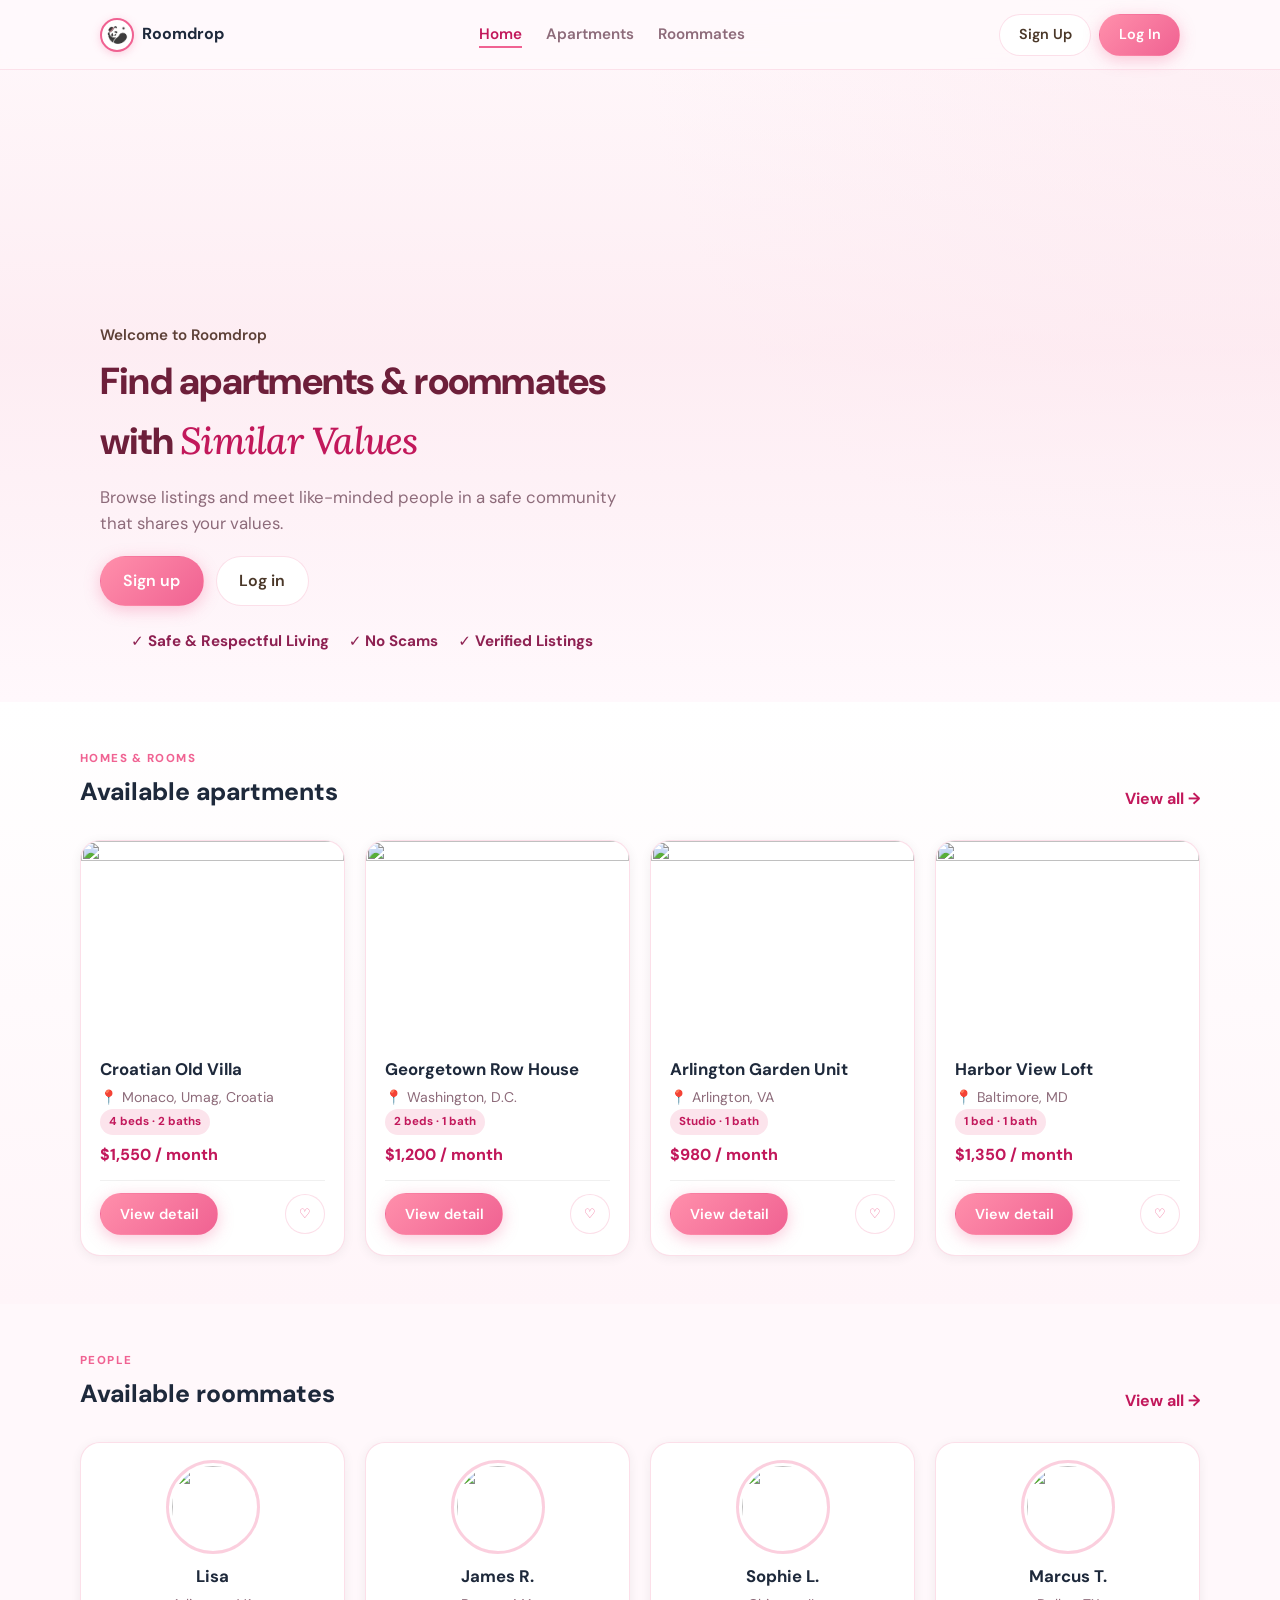
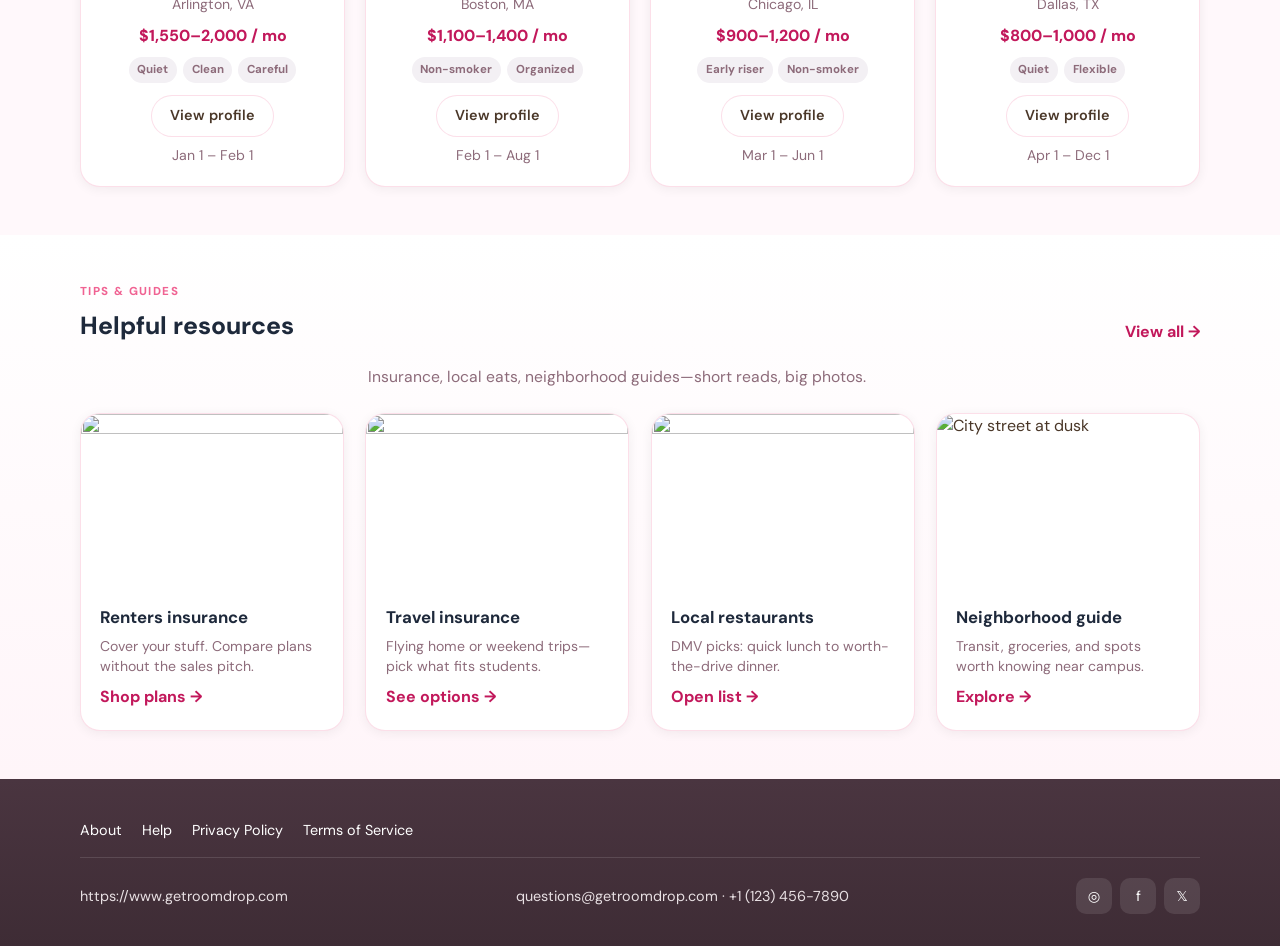
==== commit 9f9fae4f: "Rebrand to Roomdrop and ship auth plus roommate browse updates. Add Supabase auth, listing user trac" ====
--- a/index.html
+++ b/index.html
@@ -3,7 +3,7 @@
   <head>
     <meta charset="utf-8" />
     <meta name="viewport" content="width=device-width, initial-scale=1" />
-    <title>Halal Roomies — Find apartments &amp; roommates</title>
+    <title>Roomdrop — Find apartments &amp; roommates</title>
     <link rel="preconnect" href="https://fonts.googleapis.com" />
     <link rel="preconnect" href="https://fonts.gstatic.com" crossorigin />
     <link
@@ -18,7 +18,7 @@
         <div class="site-header__inner">
           <a class="logo" href="index.html">
             <img class="logo__mark" src="images/guide-mascot.png" width="34" height="34" alt="" />
-            Halal Roomies
+            Roomdrop
           </a>
           <nav class="nav-main" aria-label="Primary">
             <a href="index.html" aria-current="page">Home</a>
@@ -40,7 +40,7 @@
         <div class="hero__overlay" aria-hidden="true"></div>
         <div class="hero__inner hero__inner--split">
           <div class="hero__content">
-            <p class="hero__kicker">Welcome to Halal Roomies</p>
+            <p class="hero__kicker">Welcome to Roomdrop</p>
             <h1 id="hero-title" class="hero__title">
               Find apartments &amp; roommates with <span class="accent">Similar Values</span>
             </h1>
@@ -48,10 +48,8 @@
               Browse listings and meet like-minded people in a safe community that shares your values.
             </p>
             <div class="hero-cta-row">
-              <button type="button" class="btn btn--primary btn--lg" id="open-waitlist-modal" aria-haspopup="dialog">
-                Get early access
-              </button>
-              <a class="btn btn--outline btn--lg" href="guide.html">Website guide</a>
+              <a class="btn btn--primary btn--lg" href="signup.html">Sign up</a>
+              <a class="btn btn--outline btn--lg" href="login.html">Log in</a>
             </div>
             <div class="trust-row">
               <span>✓ Safe &amp; Respectful Living</span>
@@ -109,7 +107,7 @@
             <div class="card__tags"><span class="tag">4 beds · 2 baths</span></div>
             <p class="card__price">$1,550 / month</p>
             <div class="card__footer">
-              <a class="btn btn--primary" href="apartment-detail.html">View detail</a>
+              <a class="btn btn--primary" href="apartment-detail.html?sample=1">View detail</a>
               <button type="button" class="icon-btn" aria-label="Save">♡</button>
             </div>
           </div>
@@ -126,7 +124,7 @@
             <div class="card__tags"><span class="tag">2 beds · 1 bath</span></div>
             <p class="card__price">$1,200 / month</p>
             <div class="card__footer">
-              <a class="btn btn--primary" href="apartment-detail.html">View detail</a>
+              <a class="btn btn--primary" href="apartment-detail.html?sample=1">View detail</a>
               <button type="button" class="icon-btn" aria-label="Save">♡</button>
             </div>
           </div>
@@ -143,7 +141,7 @@
             <div class="card__tags"><span class="tag">Studio · 1 bath</span></div>
             <p class="card__price">$980 / month</p>
             <div class="card__footer">
-              <a class="btn btn--primary" href="apartment-detail.html">View detail</a>
+              <a class="btn btn--primary" href="apartment-detail.html?sample=1">View detail</a>
               <button type="button" class="icon-btn" aria-label="Save">♡</button>
             </div>
           </div>
@@ -160,7 +158,7 @@
             <div class="card__tags"><span class="tag">1 bed · 1 bath</span></div>
             <p class="card__price">$1,350 / month</p>
             <div class="card__footer">
-              <a class="btn btn--primary" href="apartment-detail.html">View detail</a>
+              <a class="btn btn--primary" href="apartment-detail.html?sample=1">View detail</a>
               <button type="button" class="icon-btn" aria-label="Save">♡</button>
             </div>
           </div>
@@ -197,10 +195,10 @@
         <article class="card roommate-card">
           <img
             class="avatar"
-            src="https://api.dicebear.com/9.x/adventurer/svg?seed=Omar"
-            alt=""
-          />
-          <h3 class="card__title">Omar H.</h3>
+            src="https://api.dicebear.com/9.x/adventurer/svg?seed=JamesR"
+            alt=""
+          />
+          <h3 class="card__title">James R.</h3>
           <p class="card__meta">Boston, MA</p>
           <p class="card__price">$1,100–1,400 / mo</p>
           <div class="card__tags" style="justify-content: center">
@@ -213,15 +211,15 @@
         <article class="card roommate-card">
           <img
             class="avatar"
-            src="https://api.dicebear.com/9.x/adventurer/svg?seed=Aisha"
-            alt=""
-          />
-          <h3 class="card__title">Aisha M.</h3>
+            src="https://api.dicebear.com/9.x/adventurer/svg?seed=SophieL"
+            alt=""
+          />
+          <h3 class="card__title">Sophie L.</h3>
           <p class="card__meta">Chicago, IL</p>
           <p class="card__price">$900–1,200 / mo</p>
           <div class="card__tags" style="justify-content: center">
             <span class="tag tag--neutral">Early riser</span>
-            <span class="tag tag--neutral">Halal kitchen</span>
+            <span class="tag tag--neutral">Non-smoker</span>
           </div>
           <a class="btn btn--outline" href="roommate-matching.html" style="margin-top: 0.75rem">View profile</a>
           <p class="card__meta" style="margin-top: 0.5rem">Mar 1 – Jun 1</p>
@@ -229,10 +227,10 @@
         <article class="card roommate-card">
           <img
             class="avatar"
-            src="https://api.dicebear.com/9.x/adventurer/svg?seed=Yusuf"
-            alt=""
-          />
-          <h3 class="card__title">Yusuf K.</h3>
+            src="https://api.dicebear.com/9.x/adventurer/svg?seed=MarcusT"
+            alt=""
+          />
+          <h3 class="card__title">Marcus T.</h3>
           <p class="card__meta">Dallas, TX</p>
           <p class="card__price">$800–1,000 / mo</p>
           <div class="card__tags" style="justify-content: center">
@@ -253,7 +251,7 @@
         </div>
         <a class="link-more" href="#">View all →</a>
       </div>
-      <p class="section__intro section__intro--tight">Insurance, halal food, prayer spots—short reads, big photos.</p>
+      <p class="section__intro section__intro--tight">Insurance, local eats, neighborhood guides—short reads, big photos.</p>
       <div class="grid-4 resource-grid">
         <article class="card resource-card">
           <img
@@ -295,7 +293,7 @@
             loading="lazy"
           />
           <div class="card__body">
-            <h3 class="card__title">Halal restaurants</h3>
+            <h3 class="card__title">Local restaurants</h3>
             <p class="card__meta">DMV picks: quick lunch to worth-the-drive dinner.</p>
             <a class="link-more" href="#">Open list →</a>
           </div>
@@ -304,31 +302,17 @@
           <img
             class="card__media"
             src="https://images.unsplash.com/photo-1564769625905-50e93615e769?w=800&q=80"
-            alt="Mosque dome and minarets at dusk"
+            alt="City street at dusk"
             width="800"
             height="533"
             loading="lazy"
           />
           <div class="card__body">
-            <h3 class="card__title">Prayer &amp; mosques</h3>
-            <p class="card__meta">Jummah times, parking, spots near campus.</p>
-            <a class="link-more" href="#">View map →</a>
-          </div>
-        </article>
-      </div>
-    </section>
-
-    <section class="partners-strip" aria-label="Trusted partners">
-      <div class="partners-strip__inner">
-        <p class="section__eyebrow" style="margin-bottom: 0.75rem">Trusted partners</p>
-        <div class="partners-strip__logos">
-          <span>GEORGETOWN</span>
-          <span>GW</span>
-          <span>JOHNS HOPKINS</span>
-          <span>CHG</span>
-          <span>APARTMENT GUIDE</span>
-          <span>YELP</span>
-        </div>
+            <h3 class="card__title">Neighborhood guide</h3>
+            <p class="card__meta">Transit, groceries, and spots worth knowing near campus.</p>
+            <a class="link-more" href="#">Explore →</a>
+          </div>
+        </article>
       </div>
     </section>
 
@@ -403,8 +387,8 @@
           <a href="#">Terms of Service</a>
         </nav>
         <div class="footer-bottom">
-          <div>https://halalroomies.com/</div>
-          <div>questions@halalroomies.com · +1 (123) 456-7890</div>
+          <div>https://www.getroomdrop.com</div>
+          <div>questions@getroomdrop.com · +1 (123) 456-7890</div>
           <div class="social" aria-label="Social">
             <a href="#" aria-label="Instagram">◎</a>
             <a href="#" aria-label="Facebook">f</a>
@@ -414,6 +398,10 @@
       </div>
     </footer>
     <!-- Google Form: set GOOGLE_FORM_* in script below to post signups to a Sheet. -->
+    <script src="js/vendor/supabase.min.js?v=8"></script>
+    <script src="js/supabase-init.js?v=8"></script>
+    <script src="js/auth.js?v=9"></script>
+    <script src="js/header-auth.js?v=9"></script>
     <script>
       (function () {
         var WAITLIST_DISPLAY_NUMBER = "500";
--- a/css/styles.css
+++ b/css/styles.css
@@ -1,4 +1,4 @@
-/* Halal Roomies — light pink / white, shared styles */
+/* Roomdrop — light pink / white, shared styles */
 
 :root {
   --bg: #fff8fb;
@@ -167,6 +167,24 @@
 .header-actions {
   display: flex;
   gap: 0.5rem;
+  align-items: center;
+}
+
+.header-actions__user {
+  display: inline-flex;
+  align-items: center;
+  line-height: 0;
+}
+
+.header-actions__avatar {
+  flex-shrink: 0;
+  width: 34px;
+  height: 34px;
+  border-radius: 50%;
+  object-fit: cover;
+  background: var(--bg-pink);
+  border: 2px solid rgba(255, 255, 255, 0.9);
+  box-shadow: 0 2px 8px rgba(0, 0, 0, 0.08);
 }
 
 /* ---------- Buttons ---------- */
@@ -852,61 +870,88 @@
 
 .detail-layout {
   display: grid;
-  grid-template-columns: minmax(0, 1.2fr) minmax(0, 0.95fr) minmax(0, 1fr);
-  gap: 1.25rem;
+  grid-template-columns:
+    minmax(0, 0.6fr) minmax(0, 0.6fr) minmax(0, 0.475fr) minmax(0, 0.475fr)
+    minmax(0, 1fr);
+  grid-template-rows: repeat(3, auto);
+  gap: 1rem;
   align-items: stretch;
 }
 
-/* Grid items need min-height:0 so nested flex/map content can shrink; height:100% fills the row for bottom alignment */
-.detail-layout > .detail-features,
-.detail-layout > .detail-middle,
+.detail-features,
+.detail-middle {
+  display: contents;
+}
+
+.detail-features .feature-grid,
+.detail-middle-features {
+  display: contents;
+}
+
+.detail-features .feature-grid > :nth-child(1) {
+  grid-column: 1;
+  grid-row: 1;
+}
+
+.detail-features .feature-grid > :nth-child(2) {
+  grid-column: 2;
+  grid-row: 1;
+}
+
+.detail-features .feature-grid > :nth-child(3) {
+  grid-column: 1;
+  grid-row: 2;
+}
+
+.detail-features .feature-grid > :nth-child(4) {
+  grid-column: 2;
+  grid-row: 2;
+}
+
+.detail-features .feature-grid > :nth-child(5) {
+  grid-column: 1;
+  grid-row: 3;
+}
+
+.detail-features .feature-grid > :nth-child(6) {
+  grid-column: 2;
+  grid-row: 3;
+}
+
+.detail-middle-features > :nth-child(1) {
+  grid-column: 3;
+  grid-row: 1;
+}
+
+.detail-middle-features > :nth-child(2) {
+  grid-column: 4;
+  grid-row: 1;
+}
+
 .detail-layout > .detail-map-card {
+  grid-column: 5;
+  grid-row: 1 / -1;
   min-height: 0;
   align-self: stretch;
 }
 
-.detail-layout > .detail-middle,
-.detail-layout > .detail-map-card {
+.detail-middle-features {
+  grid-template-columns: 1fr 1fr;
+}
+
+.detail-landlord-card {
+  grid-column: 3 / 5;
+  grid-row: 2 / 4;
   height: 100%;
-}
-
-.detail-features {
-  min-height: 100%;
-  height: 100%;
+  align-self: stretch;
   display: flex;
   flex-direction: column;
-}
-
-.detail-features .feature-grid {
-  flex: 1;
-  align-content: start;
-}
-
-.detail-middle {
-  min-height: 0;
-  height: 100%;
-  display: flex;
-  flex-direction: column;
-  gap: 0.85rem;
-}
-
-.detail-mini-grid {
-  display: grid;
-  grid-template-columns: 1fr 1fr;
-  gap: 1rem;
-  flex-shrink: 0;
-}
-
-.detail-landlord-card {
-  flex: 1;
-  min-height: 0;
-  display: flex;
-  flex-direction: column;
-  padding: 1rem 1.15rem 1.1rem;
+  justify-content: flex-start;
+  padding: 1.25rem 1.35rem 1.35rem;
 }
 
 .detail-landlord-card__title {
-  margin: 0 0 0.65rem;
+  margin: 0 0 1rem;
   font-size: 1.05rem;
   font-weight: 800;
   color: var(--navy);
@@ -914,20 +959,52 @@
 
 .detail-landlord-card__body {
   flex: 1;
+  min-height: 0;
   display: flex;
   flex-direction: column;
-  gap: 0.6rem;
-  min-height: 0;
+  justify-content: flex-start;
 }
 
 .detail-landlord-row {
   display: flex;
-  gap: 1rem;
+  gap: 0.85rem;
   align-items: center;
+}
+
+.detail-landlord-avatar {
+  flex-shrink: 0;
+  width: 56px;
+  height: 56px;
+  border-radius: 50%;
+  object-fit: cover;
+  background: var(--bg-pink);
+}
+
+.detail-landlord-name {
+  margin: 0;
+  font-size: 1rem;
+  font-weight: 800;
+  line-height: 1.3;
+  color: var(--navy);
+}
+
+.detail-landlord-email {
+  margin: 0.2rem 0 0;
+  font-size: 0.9rem;
+  line-height: 1.35;
+  color: var(--text-muted);
+}
+
+.detail-landlord-phone {
+  margin: 1rem 0 0;
+  font-size: 0.95rem;
+  line-height: 1.4;
+  color: var(--text);
 }
 
 .detail-landlord-cta {
   margin-top: auto;
+  padding-top: 1.25rem;
 }
 
 .detail-side-card.detail-map-card {
@@ -985,10 +1062,47 @@
 @media (max-width: 1024px) {
   .detail-layout {
     grid-template-columns: 1fr 1fr;
+    grid-template-rows: auto;
+  }
+
+  .detail-features,
+  .detail-middle {
+    display: block;
+  }
+
+  .detail-features .feature-grid,
+  .detail-middle-features {
+    display: grid;
+    grid-template-columns: repeat(auto-fill, minmax(140px, 1fr));
+    gap: 1rem;
+  }
+
+  .detail-features .feature-grid > *,
+  .detail-middle-features > *,
+  .detail-landlord-card {
+    grid-column: auto;
+    grid-row: auto;
   }
 
   .detail-features {
     grid-column: 1 / -1;
+  }
+
+  .detail-middle {
+    display: flex;
+    flex-direction: column;
+    gap: 0.6rem;
+    grid-column: 1;
+  }
+
+  .detail-landlord-card {
+    height: auto;
+    justify-content: flex-start;
+  }
+
+  .detail-layout > .detail-map-card {
+    grid-column: 2;
+    grid-row: 2;
   }
 }
 
@@ -1003,6 +1117,15 @@
 
   .detail-features {
     grid-column: auto;
+  }
+
+  .detail-middle {
+    grid-column: auto;
+  }
+
+  .detail-layout > .detail-map-card {
+    grid-column: auto;
+    grid-row: auto;
   }
 }
 
@@ -1114,6 +1237,82 @@
   color: var(--text-muted);
   cursor: pointer;
   background: #fffafc;
+  text-align: center;
+  line-height: 1.35;
+  transition: border-color 0.15s, background 0.15s;
+}
+
+.upload-circle:hover {
+  border-color: var(--accent);
+  background: var(--bg-pink);
+}
+
+.property-photos__hint {
+  margin: 0 0 0.85rem;
+  font-size: 0.88rem;
+  color: var(--text-muted);
+  line-height: 1.45;
+}
+
+.property-photos {
+  display: flex;
+  flex-wrap: wrap;
+  gap: 1rem;
+  align-items: flex-start;
+}
+
+.property-photos__upload {
+  flex-shrink: 0;
+  margin: 0;
+}
+
+.property-photos__upload-text {
+  pointer-events: none;
+  padding: 0 0.35rem;
+}
+
+.property-photos__preview-grid {
+  display: flex;
+  flex-wrap: wrap;
+  gap: 0.65rem;
+  flex: 1;
+  min-width: 0;
+}
+
+.property-photos__thumb {
+  position: relative;
+  width: 88px;
+  height: 88px;
+  border-radius: var(--radius-sm);
+  overflow: hidden;
+  border: 1px solid var(--border);
+  box-shadow: var(--shadow-sm);
+}
+
+.property-photos__thumb img {
+  width: 100%;
+  height: 100%;
+  object-fit: cover;
+}
+
+.property-photos__remove {
+  position: absolute;
+  top: 0.2rem;
+  right: 0.2rem;
+  width: 1.5rem;
+  height: 1.5rem;
+  border: none;
+  border-radius: 50%;
+  background: rgba(30, 41, 59, 0.75);
+  color: #fff;
+  font-size: 1rem;
+  line-height: 1;
+  cursor: pointer;
+  padding: 0;
+}
+
+.property-photos__remove:hover {
+  background: var(--accent-dark);
 }
 
 .segmented {
@@ -1316,6 +1515,63 @@
   padding-top: 2rem;
 }
 
+.roommate-browse-direct {
+  max-width: var(--max);
+}
+
+.roommate-browse-direct__grid {
+  display: grid;
+  grid-template-columns: repeat(4, minmax(0, 1fr));
+  gap: 1rem;
+  max-width: none;
+  margin: 0;
+}
+
+.roommate-browse-direct__grid .match-mini-card {
+  margin-bottom: 0;
+  padding: 0.8rem;
+}
+
+.roommate-browse-direct__grid .match-mini-card__head {
+  justify-content: flex-start;
+}
+
+.roommate-browse-direct__grid .match-mini-card__person .avatar {
+  width: 44px;
+  height: 44px;
+}
+
+.roommate-browse-direct__grid .match-mini-card__name {
+  font-size: 0.95rem;
+}
+
+.roommate-browse-direct__grid .card__meta {
+  font-size: 0.78rem;
+  line-height: 1.35;
+}
+
+.roommate-browse-direct__grid .card__tags {
+  margin-top: 0.6rem;
+}
+
+.roommate-browse-direct__grid .roommate-card__email {
+  margin-top: 0.5rem;
+  font-size: 0.72rem;
+  word-break: break-all;
+}
+
+@media (max-width: 1100px) {
+  .roommate-browse-direct__grid {
+    grid-template-columns: repeat(2, minmax(0, 1fr));
+  }
+}
+
+@media (max-width: 640px) {
+  .roommate-browse-direct__grid {
+    grid-template-columns: 1fr;
+  }
+}
+
 @media (max-width: 980px) {
   .match-long-grid {
     grid-template-columns: 1fr;
@@ -1390,6 +1646,15 @@
   padding: 1.5rem;
 }
 
+.auth-error {
+  margin: 0 0 1rem;
+  padding: 0.65rem 0.85rem;
+  border-radius: var(--radius, 12px);
+  background: #f8d7da;
+  color: #842029;
+  font-size: 0.9rem;
+}
+
 .divider {
   display: flex;
   align-items: center;
@@ -1441,30 +1706,6 @@
   .match-score {
     margin: 0 auto;
   }
-}
-
-/* Partners */
-.partners-strip {
-  padding: 2rem 1.25rem;
-  background: linear-gradient(180deg, #fff 0%, #fce4ec 100%);
-  border-top: 1px solid var(--border);
-}
-
-.partners-strip__inner {
-  max-width: var(--max);
-  margin: 0 auto;
-  text-align: center;
-}
-
-.partners-strip__logos {
-  display: flex;
-  flex-wrap: wrap;
-  justify-content: center;
-  gap: 1.5rem 2.5rem;
-  font-weight: 800;
-  font-size: 0.82rem;
-  letter-spacing: 0.06em;
-  color: var(--text-muted);
 }
 
 /* Footer */
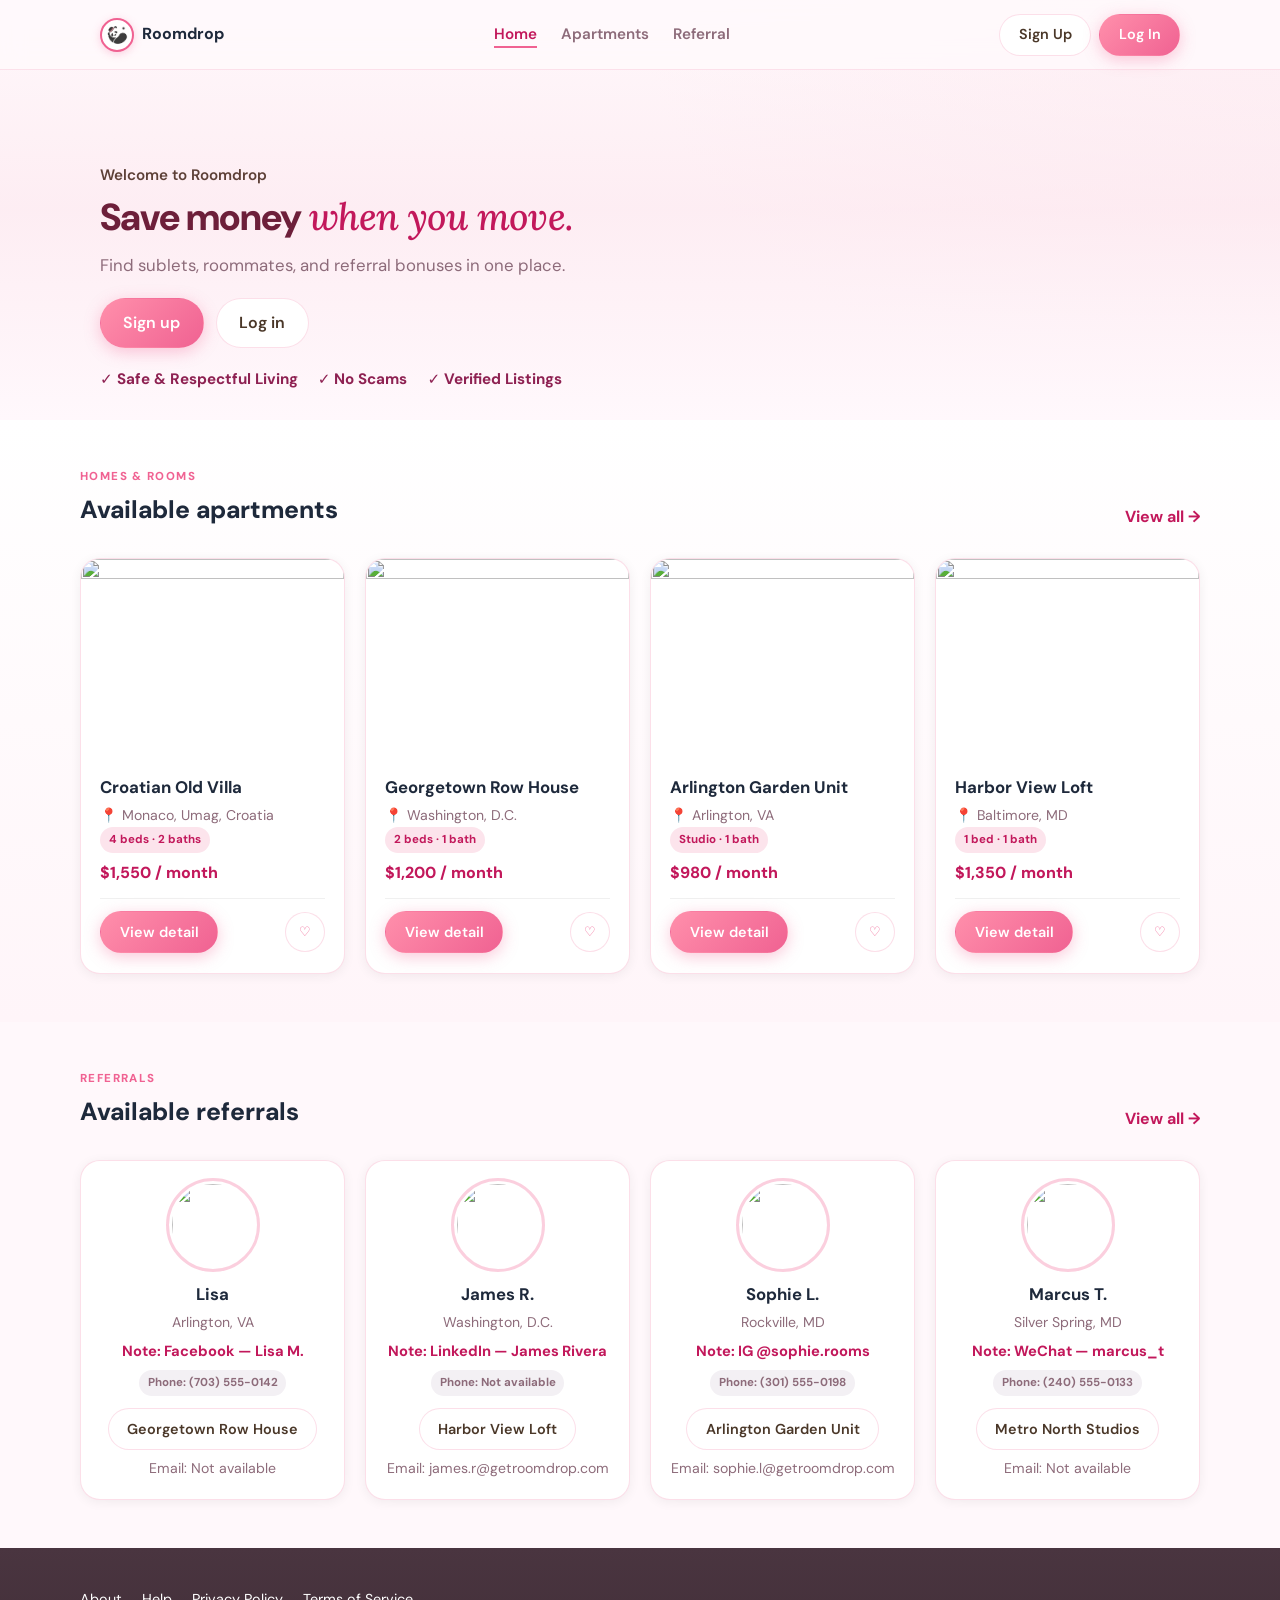
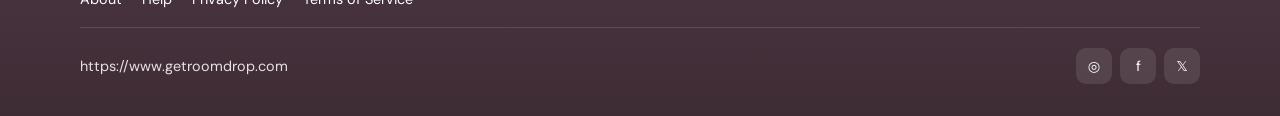
==== commit b2e59974: "Add referral backend, map updates, and footer cleanup" ====
--- a/index.html
+++ b/index.html
@@ -3,7 +3,7 @@
   <head>
     <meta charset="utf-8" />
     <meta name="viewport" content="width=device-width, initial-scale=1" />
-    <title>Roomdrop — Find apartments &amp; roommates</title>
+    <title>Roomdrop — Save money when you move</title>
     <link rel="preconnect" href="https://fonts.googleapis.com" />
     <link rel="preconnect" href="https://fonts.gstatic.com" crossorigin />
     <link
@@ -23,7 +23,7 @@
           <nav class="nav-main" aria-label="Primary">
             <a href="index.html" aria-current="page">Home</a>
             <a href="apartments.html">Apartments</a>
-            <a href="roommate-matching.html">Roommates</a>
+            <a href="roommate-matching.html">Referral</a>
           </nav>
           <div class="header-actions">
             <a class="btn btn--outline" href="signup.html">Sign Up</a>
@@ -38,14 +38,14 @@
           style="background-image: url('https://images.unsplash.com/photo-1600607688969-a5bfcd646154?w=1920&q=85')"
         ></div>
         <div class="hero__overlay" aria-hidden="true"></div>
-        <div class="hero__inner hero__inner--split">
-          <div class="hero__content">
+        <div class="hero__inner">
+          <div class="hero__content hero__content--landing">
             <p class="hero__kicker">Welcome to Roomdrop</p>
             <h1 id="hero-title" class="hero__title">
-              Find apartments &amp; roommates with <span class="accent">Similar Values</span>
+              Save money <span class="accent">when you move.</span>
             </h1>
             <p class="hero__lead">
-              Browse listings and meet like-minded people in a safe community that shares your values.
+              Find sublets, roommates, and referral bonuses in one place.
             </p>
             <div class="hero-cta-row">
               <a class="btn btn--primary btn--lg" href="signup.html">Sign up</a>
@@ -56,31 +56,6 @@
               <span>✓ No Scams</span>
               <span>✓ Verified Listings</span>
             </div>
-          </div>
-          <div class="hero-svg-wrap" aria-hidden="true">
-            <svg viewBox="0 0 400 280" xmlns="http://www.w3.org/2000/svg" role="img">
-              <title>Illustration</title>
-              <defs>
-                <linearGradient id="blob" x1="0%" y1="0%" x2="100%" y2="100%">
-                  <stop offset="0%" stop-color="#fce4ec" />
-                  <stop offset="100%" stop-color="#e3f2fd" />
-                </linearGradient>
-              </defs>
-              <ellipse cx="200" cy="150" rx="170" ry="120" fill="url(#blob)" opacity="0.95" />
-              <rect x="120" y="175" width="160" height="12" rx="6" fill="#f8bbd0" />
-              <rect x="145" y="130" width="110" height="70" rx="8" fill="#fff" stroke="#f48fb1" stroke-width="2" />
-              <rect x="158" y="145" width="84" height="48" rx="4" fill="#e8eaf6" />
-              <circle cx="155" cy="105" r="28" fill="#ffe0b2" />
-              <path fill="#5d4037" d="M138 88c8-18 32-22 42-8 4 6 6 14 4 22l-6 18h-28l-6-18c-4-8-6-18-12-14z" />
-              <ellipse cx="155" cy="95" rx="22" ry="20" fill="#c5b4a0" />
-              <rect x="248" y="118" width="56" height="70" rx="10" fill="#fce4ec" stroke="#f48fb1" stroke-width="2" />
-              <circle cx="276" cy="98" r="26" fill="#ffe0b2" />
-              <ellipse cx="276" cy="88" rx="24" ry="22" fill="#37474f" />
-              <path fill="#37474f" d="M252 78c10-4 22-2 30 6 6 8 8 18 6 28h-52c-2-10 0-22 16-34z" />
-              <ellipse cx="200" cy="248" rx="140" ry="14" fill="rgba(244,143,177,0.25)" />
-              <circle cx="95" cy="195" r="10" fill="#fff" stroke="#f48fb1" stroke-width="2" />
-              <path d="M91 192h8v6h-8z" fill="#f48fb1" />
-            </svg>
           </div>
         </div>
       </section>
@@ -169,13 +144,13 @@
     <section class="section" aria-labelledby="rm-heading">
       <div class="section__head">
         <div>
-          <p class="section__eyebrow">People</p>
-          <h2 id="rm-heading" class="section__title">Available roommates</h2>
+          <p class="section__eyebrow">Referrals</p>
+          <h2 id="rm-heading" class="section__title">Available referrals</h2>
         </div>
         <a class="link-more" href="roommate-matching.html">View all →</a>
       </div>
-      <div class="grid-4">
-        <article class="card roommate-card">
+      <div id="home-referrals-grid" class="grid-4">
+        <article class="card roommate-card referral-card">
           <img
             class="avatar"
             src="https://api.dicebear.com/9.x/adventurer/svg?seed=Lisa"
@@ -183,135 +158,57 @@
           />
           <h3 class="card__title">Lisa</h3>
           <p class="card__meta">Arlington, VA</p>
-          <p class="card__price">$1,550–2,000 / mo</p>
+          <p class="card__price card__price--note">Note: Facebook — Lisa M.</p>
           <div class="card__tags" style="justify-content: center">
-            <span class="tag tag--neutral">Quiet</span>
-            <span class="tag tag--neutral">Clean</span>
-            <span class="tag tag--neutral">Careful</span>
-          </div>
-          <a class="btn btn--outline" href="roommate-matching.html" style="margin-top: 0.75rem">View profile</a>
-          <p class="card__meta" style="margin-top: 0.5rem">Jan 1 – Feb 1</p>
-        </article>
-        <article class="card roommate-card">
+            <span class="tag tag--neutral">Phone: (703) 555-0142</span>
+          </div>
+          <a class="btn btn--outline" href="roommate-matching.html" style="margin-top: 0.75rem">Georgetown Row House</a>
+          <p class="card__meta" style="margin-top: 0.5rem">Email: Not available</p>
+        </article>
+        <article class="card roommate-card referral-card">
           <img
             class="avatar"
             src="https://api.dicebear.com/9.x/adventurer/svg?seed=JamesR"
             alt=""
           />
           <h3 class="card__title">James R.</h3>
-          <p class="card__meta">Boston, MA</p>
-          <p class="card__price">$1,100–1,400 / mo</p>
+          <p class="card__meta">Washington, D.C.</p>
+          <p class="card__price card__price--note">Note: LinkedIn — James Rivera</p>
           <div class="card__tags" style="justify-content: center">
-            <span class="tag tag--neutral">Non-smoker</span>
-            <span class="tag tag--neutral">Organized</span>
-          </div>
-          <a class="btn btn--outline" href="roommate-matching.html" style="margin-top: 0.75rem">View profile</a>
-          <p class="card__meta" style="margin-top: 0.5rem">Feb 1 – Aug 1</p>
-        </article>
-        <article class="card roommate-card">
+            <span class="tag tag--neutral">Phone: Not available</span>
+          </div>
+          <a class="btn btn--outline" href="roommate-matching.html" style="margin-top: 0.75rem">Harbor View Loft</a>
+          <p class="card__meta" style="margin-top: 0.5rem">Email: james.r@getroomdrop.com</p>
+        </article>
+        <article class="card roommate-card referral-card">
           <img
             class="avatar"
             src="https://api.dicebear.com/9.x/adventurer/svg?seed=SophieL"
             alt=""
           />
           <h3 class="card__title">Sophie L.</h3>
-          <p class="card__meta">Chicago, IL</p>
-          <p class="card__price">$900–1,200 / mo</p>
+          <p class="card__meta">Rockville, MD</p>
+          <p class="card__price card__price--note">Note: IG @sophie.rooms</p>
           <div class="card__tags" style="justify-content: center">
-            <span class="tag tag--neutral">Early riser</span>
-            <span class="tag tag--neutral">Non-smoker</span>
-          </div>
-          <a class="btn btn--outline" href="roommate-matching.html" style="margin-top: 0.75rem">View profile</a>
-          <p class="card__meta" style="margin-top: 0.5rem">Mar 1 – Jun 1</p>
-        </article>
-        <article class="card roommate-card">
+            <span class="tag tag--neutral">Phone: (301) 555-0198</span>
+          </div>
+          <a class="btn btn--outline" href="roommate-matching.html" style="margin-top: 0.75rem">Arlington Garden Unit</a>
+          <p class="card__meta" style="margin-top: 0.5rem">Email: sophie.l@getroomdrop.com</p>
+        </article>
+        <article class="card roommate-card referral-card">
           <img
             class="avatar"
             src="https://api.dicebear.com/9.x/adventurer/svg?seed=MarcusT"
             alt=""
           />
           <h3 class="card__title">Marcus T.</h3>
-          <p class="card__meta">Dallas, TX</p>
-          <p class="card__price">$800–1,000 / mo</p>
+          <p class="card__meta">Silver Spring, MD</p>
+          <p class="card__price card__price--note">Note: WeChat — marcus_t</p>
           <div class="card__tags" style="justify-content: center">
-            <span class="tag tag--neutral">Quiet</span>
-            <span class="tag tag--neutral">Flexible</span>
-          </div>
-          <a class="btn btn--outline" href="roommate-matching.html" style="margin-top: 0.75rem">View profile</a>
-          <p class="card__meta" style="margin-top: 0.5rem">Apr 1 – Dec 1</p>
-        </article>
-      </div>
-    </section>
-
-    <section class="section section--tint" aria-labelledby="res-heading">
-      <div class="section__head">
-        <div>
-          <p class="section__eyebrow">Tips &amp; guides</p>
-          <h2 id="res-heading" class="section__title">Helpful resources</h2>
-        </div>
-        <a class="link-more" href="#">View all →</a>
-      </div>
-      <p class="section__intro section__intro--tight">Insurance, local eats, neighborhood guides—short reads, big photos.</p>
-      <div class="grid-4 resource-grid">
-        <article class="card resource-card">
-          <img
-            class="card__media"
-            src="https://images.unsplash.com/photo-1560518883-ce09059eeffa?w=640&q=80"
-            alt=""
-            width="640"
-            height="480"
-            loading="lazy"
-          />
-          <div class="card__body">
-            <h3 class="card__title">Renters insurance</h3>
-            <p class="card__meta">Cover your stuff. Compare plans without the sales pitch.</p>
-            <a class="link-more" href="#">Shop plans →</a>
-          </div>
-        </article>
-        <article class="card resource-card">
-          <img
-            class="card__media"
-            src="https://images.unsplash.com/photo-1436491865332-7a61a109cc05?w=640&q=80"
-            alt=""
-            width="640"
-            height="480"
-            loading="lazy"
-          />
-          <div class="card__body">
-            <h3 class="card__title">Travel insurance</h3>
-            <p class="card__meta">Flying home or weekend trips—pick what fits students.</p>
-            <a class="link-more" href="#">See options →</a>
-          </div>
-        </article>
-        <article class="card resource-card">
-          <img
-            class="card__media"
-            src="https://images.unsplash.com/photo-1504674900247-0877df9cc836?w=640&q=80"
-            alt=""
-            width="640"
-            height="480"
-            loading="lazy"
-          />
-          <div class="card__body">
-            <h3 class="card__title">Local restaurants</h3>
-            <p class="card__meta">DMV picks: quick lunch to worth-the-drive dinner.</p>
-            <a class="link-more" href="#">Open list →</a>
-          </div>
-        </article>
-        <article class="card resource-card">
-          <img
-            class="card__media"
-            src="https://images.unsplash.com/photo-1564769625905-50e93615e769?w=800&q=80"
-            alt="City street at dusk"
-            width="800"
-            height="533"
-            loading="lazy"
-          />
-          <div class="card__body">
-            <h3 class="card__title">Neighborhood guide</h3>
-            <p class="card__meta">Transit, groceries, and spots worth knowing near campus.</p>
-            <a class="link-more" href="#">Explore →</a>
-          </div>
+            <span class="tag tag--neutral">Phone: (240) 555-0133</span>
+          </div>
+          <a class="btn btn--outline" href="roommate-matching.html" style="margin-top: 0.75rem">Metro North Studios</a>
+          <p class="card__meta" style="margin-top: 0.5rem">Email: Not available</p>
         </article>
       </div>
     </section>
@@ -388,7 +285,6 @@
         </nav>
         <div class="footer-bottom">
           <div>https://www.getroomdrop.com</div>
-          <div>questions@getroomdrop.com · +1 (123) 456-7890</div>
           <div class="social" aria-label="Social">
             <a href="#" aria-label="Instagram">◎</a>
             <a href="#" aria-label="Facebook">f</a>
@@ -402,6 +298,38 @@
     <script src="js/supabase-init.js?v=8"></script>
     <script src="js/auth.js?v=9"></script>
     <script src="js/header-auth.js?v=9"></script>
+    <script src="js/referrals-store.js?v=1"></script>
+    <script src="js/referrals-remote.js?v=1"></script>
+    <script>
+      (function () {
+        var grid = document.getElementById("home-referrals-grid");
+        var MAX_HOME_REFERRALS = 4;
+        if (!grid || !window.HalalRoomiesReferrals || !HalalRoomiesReferrals.readAllAsync) return;
+
+        function trimToMax() {
+          while (grid.querySelectorAll(".referral-card").length > MAX_HOME_REFERRALS) {
+            grid.removeChild(grid.lastElementChild);
+          }
+        }
+
+        HalalRoomiesReferrals.readAllAsync()
+          .then(function (referrals) {
+            var userHtml = referrals
+              .slice(0, MAX_HOME_REFERRALS)
+              .map(function (R) {
+                return HalalRoomiesReferrals.cardMarkup(R);
+              })
+              .join("");
+            if (userHtml) {
+              grid.insertAdjacentHTML("afterbegin", userHtml);
+            }
+            trimToMax();
+          })
+          .catch(function (err) {
+            console.error(err);
+          });
+      })();
+    </script>
     <script>
       (function () {
         var WAITLIST_DISPLAY_NUMBER = "500";
--- a/css/styles.css
+++ b/css/styles.css
@@ -249,20 +249,28 @@
 /* ---------- Hero (landing) ---------- */
 .hero-page {
   position: relative;
+  --hero-gutter: 1.25rem;
+}
+
+.hero-page .site-header__inner,
+.hero-page .hero__inner {
+  padding-left: var(--hero-gutter);
+  padding-right: var(--hero-gutter);
 }
 
 .hero {
   position: relative;
-  min-height: min(78vh, 720px);
-  display: flex;
-  align-items: flex-end;
+  min-height: min(48vh, 420px);
+  display: flex;
+  flex-direction: column;
+  justify-content: flex-end;
 }
 
 .hero__bg {
   position: absolute;
   inset: 0;
   background-size: cover;
-  background-position: center;
+  background-position: center 55%;
 }
 
 .hero__overlay {
@@ -281,14 +289,76 @@
   z-index: 2;
   max-width: var(--max);
   margin: 0 auto;
-  padding: 5.5rem 1.25rem 3rem;
+  margin-top: 3.75rem;
+  padding: 0 1.25rem 1.75rem;
   width: 100%;
+  box-sizing: border-box;
+}
+
+.hero__content--landing {
+  display: flex;
+  flex-direction: column;
+  align-items: flex-start;
+  text-align: left;
+  margin: 0;
+  padding: 0;
+  width: 100%;
+}
+
+.hero__content--landing .hero__kicker,
+.hero__content--landing .hero__title,
+.hero__content--landing .hero__lead,
+.hero__content--landing .hero-cta-row,
+.hero__content--landing .trust-row {
+  margin-left: 0;
+  padding-left: 0;
+  align-self: flex-start;
+}
+
+.hero__content--landing .hero__title {
+  font-size: clamp(1.65rem, 4vw, 2.35rem);
+  line-height: 1.2;
+  margin-bottom: 0.75rem;
+}
+
+.hero__content--landing .hero__lead {
+  font-size: 1.05rem;
+  margin-bottom: 1.25rem;
+  max-width: none;
+  white-space: nowrap;
+}
+
+.hero__content--landing .hero-cta-row {
+  margin-bottom: 1.25rem;
+}
+
+.hero__content--landing .trust-row {
+  font-size: 0.95rem;
+  gap: 0.75rem 1.25rem;
+}
+
+@media (max-width: 900px) {
+  .hero {
+    min-height: min(44vh, 380px);
+  }
+
+  .hero__inner {
+    margin-top: 3.5rem;
+  }
+
+  .hero__content--landing {
+    max-width: none;
+  }
+
+  .hero__content--landing .hero__lead {
+    white-space: normal;
+  }
 }
 
 .hero__inner--split {
   display: grid;
   grid-template-columns: 1fr 1fr;
-  gap: 2rem;
+  gap: 1.25rem;
   align-items: center;
 }
 
@@ -296,6 +366,12 @@
   text-align: center;
   max-width: 36rem;
   margin: 0 auto;
+}
+
+.hero__content.hero__content--landing {
+  margin: 0;
+  text-align: left;
+  max-width: min(34rem, 52%);
 }
 
 .hero__inner--split .hero__content {
@@ -311,8 +387,8 @@
 }
 
 .hero__title {
-  margin: 0 0 0.75rem;
-  font-size: clamp(1.65rem, 4vw, 2.35rem);
+  margin: 0 0 0.5rem;
+  font-size: clamp(1.5rem, 3.5vw, 2.1rem);
   font-weight: 800;
   color: #6d1f3a;
   letter-spacing: -0.02em;
@@ -326,9 +402,9 @@
 }
 
 .hero__lead {
-  margin: 0 0 1.25rem;
+  margin: 0 0 0.9rem;
   color: var(--text-muted);
-  font-size: 1.05rem;
+  font-size: 0.98rem;
 }
 
 .hero-cta-bar {
@@ -354,7 +430,7 @@
   flex-wrap: wrap;
   gap: 0.75rem;
   justify-content: center;
-  margin-bottom: 1.5rem;
+  margin-bottom: 0.85rem;
 }
 
 .hero__inner--split .hero-cta-row {
@@ -364,9 +440,9 @@
 .trust-row {
   display: flex;
   flex-wrap: wrap;
-  gap: 0.75rem 1.25rem;
+  gap: 0.5rem 1rem;
   justify-content: center;
-  font-size: 0.95rem;
+  font-size: 0.85rem;
   font-weight: 700;
   color: #8e2152;
 }
@@ -380,9 +456,29 @@
   border: none;
 }
 
+.hero-page .hero__content--landing .hero-cta-row,
+.hero-page .hero__content--landing .trust-row {
+  justify-content: flex-start;
+  align-self: flex-start;
+  width: auto;
+  max-width: 100%;
+  margin-left: 0;
+  padding-left: 0;
+}
+
+.hero-page .hero__content--landing .trust-row {
+  align-items: flex-start;
+}
+
 .hero-svg-wrap {
   justify-self: end;
-  max-width: 380px;
+  max-width: 260px;
+}
+
+.hero-svg-wrap svg {
+  display: block;
+  width: 100%;
+  max-height: 180px;
 }
 
 @media (max-width: 900px) {
@@ -644,6 +740,12 @@
   margin: 0.5rem 0;
 }
 
+.roommate-card .card__price--note {
+  font-size: 0.92rem;
+  font-weight: 700;
+  line-height: 1.35;
+}
+
 .card__tags {
   display: flex;
   flex-wrap: wrap;
@@ -1039,12 +1141,12 @@
   min-height: 0;
   display: flex;
   flex-direction: column;
-  gap: 0.45rem;
 }
 
 .detail-map-frame {
-  flex: 1 1 0;
-  min-height: 88px;
+  flex: 1 1 auto;
+  min-height: 180px;
+  height: 100%;
   border-radius: var(--radius-sm);
   overflow: hidden;
   border: 1px solid rgba(0, 0, 0, 0.06);
@@ -1191,9 +1293,17 @@
 }
 
 .field input:focus,
-.field select:focus {
+.field select:focus,
+.field textarea:focus {
   outline: 2px solid var(--bg-pink);
   border-color: var(--accent);
+}
+
+.field__hint {
+  font-size: 0.75rem;
+  font-weight: 500;
+  color: var(--text-muted);
+  line-height: 1.4;
 }
 
 .switch {
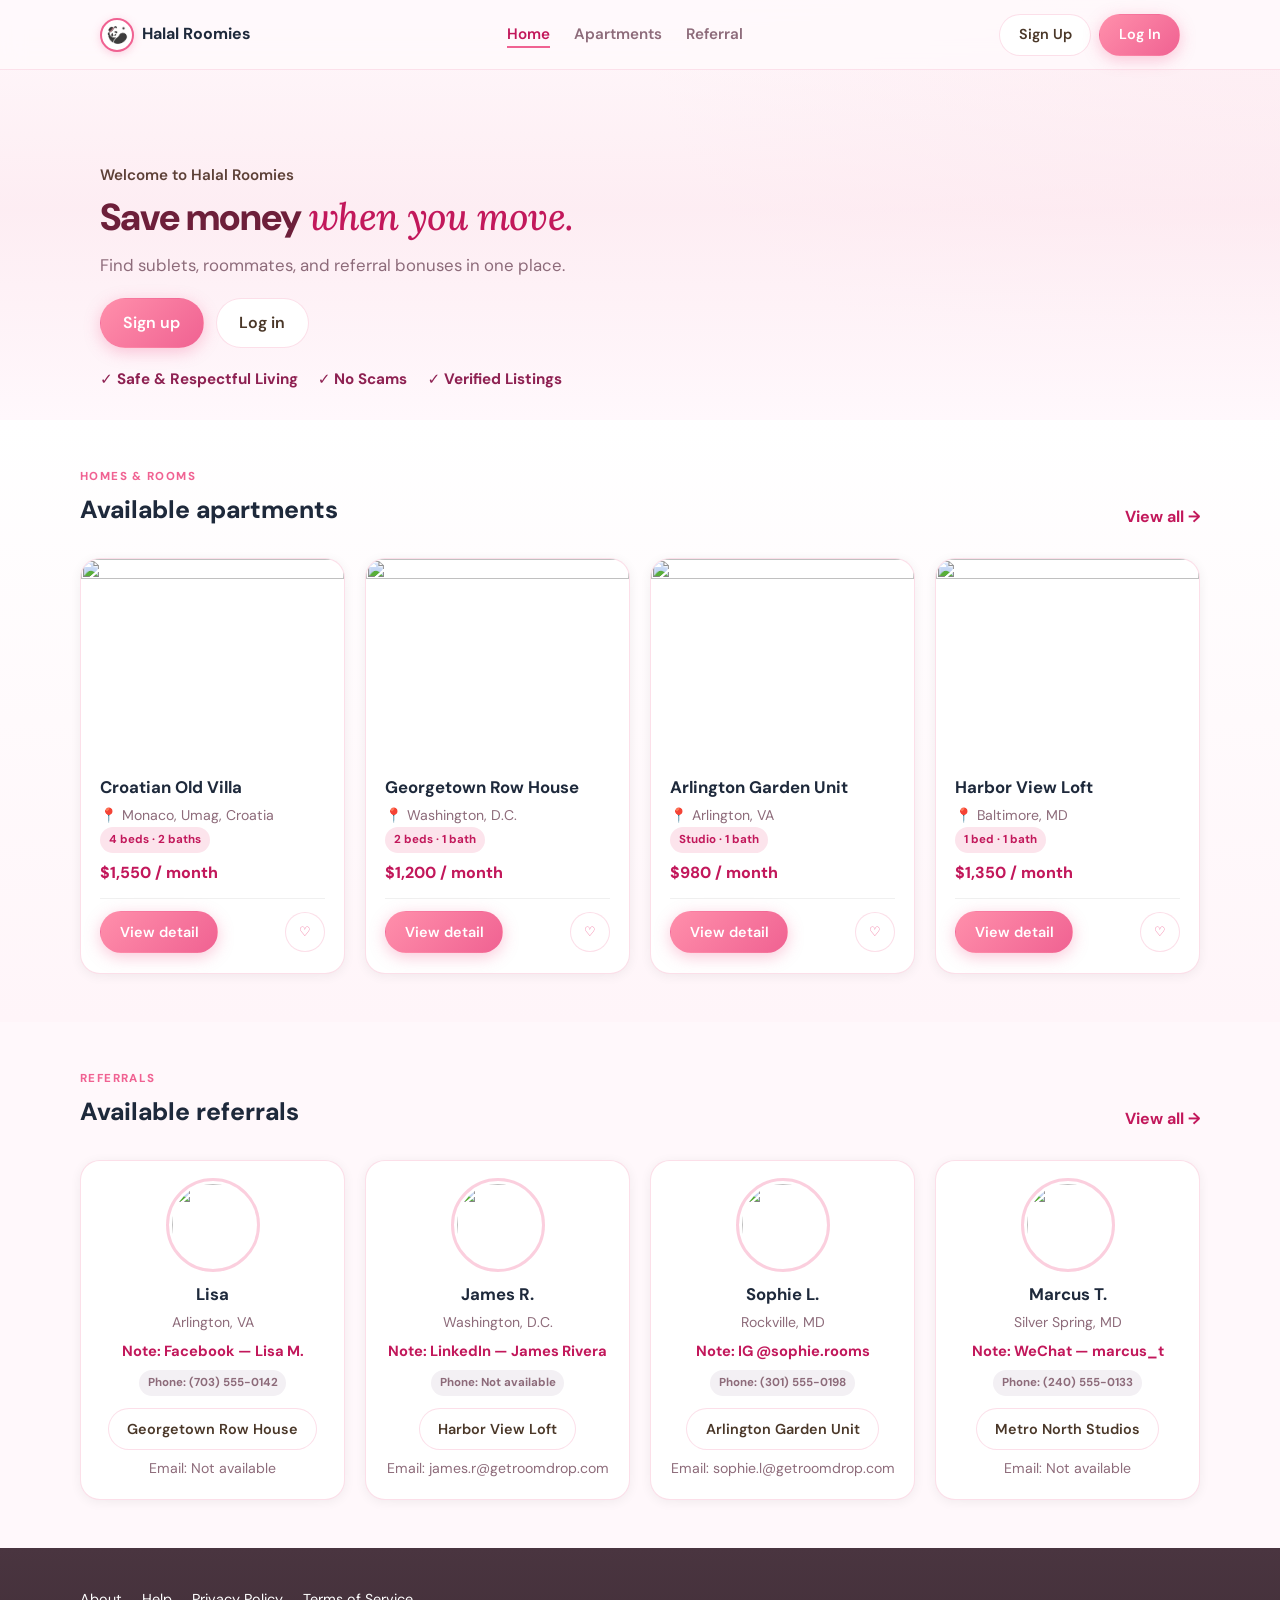
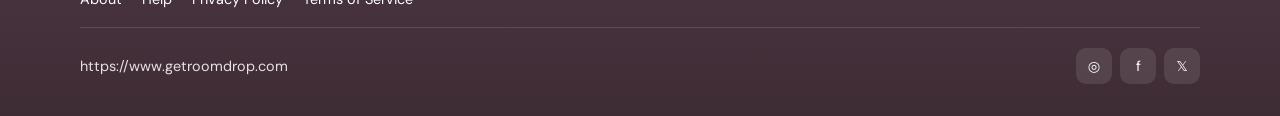
==== commit 36b5dc62: "name change" ====
--- a/index.html
+++ b/index.html
@@ -18,7 +18,7 @@
         <div class="site-header__inner">
           <a class="logo" href="index.html">
             <img class="logo__mark" src="images/guide-mascot.png" width="34" height="34" alt="" />
-            Roomdrop
+            Halal Roomies
           </a>
           <nav class="nav-main" aria-label="Primary">
             <a href="index.html" aria-current="page">Home</a>
@@ -40,7 +40,7 @@
         <div class="hero__overlay" aria-hidden="true"></div>
         <div class="hero__inner">
           <div class="hero__content hero__content--landing">
-            <p class="hero__kicker">Welcome to Roomdrop</p>
+            <p class="hero__kicker">Welcome to Halal Roomies</p>
             <h1 id="hero-title" class="hero__title">
               Save money <span class="accent">when you move.</span>
             </h1>
--- a/css/styles.css
+++ b/css/styles.css
@@ -1689,7 +1689,46 @@
 }
 
 /* Auth */
+.auth-page-shell {
+  position: relative;
+  min-height: min(100vh, 100dvh);
+  display: flex;
+  flex-direction: column;
+  overflow: hidden;
+}
+
+.auth-page__bg,
+.auth-page__overlay {
+  position: absolute;
+  inset: 0;
+  pointer-events: none;
+}
+
+.auth-page__bg {
+  background-size: cover;
+  background-position: center center;
+  z-index: 0;
+}
+
+.auth-page__overlay {
+  z-index: 1;
+  background: linear-gradient(
+    180deg,
+    rgba(255, 250, 252, 0.25) 0%,
+    rgba(252, 228, 236, 0.48) 50%,
+    rgba(255, 248, 252, 0.62) 100%
+  );
+}
+
+.auth-page-shell > .site-header,
+.auth-page-shell > .auth-split {
+  position: relative;
+  z-index: 2;
+}
+
 .auth-split {
+  flex: 1;
+  width: 100%;
   min-height: min(88vh, 920px);
   display: grid;
   grid-template-columns: 1fr 1fr;
@@ -1870,6 +1909,10 @@
 .page-hero {
   position: relative;
   min-height: 240px;
+}
+
+.page-hero--auth {
+  min-height: min(38vh, 360px);
 }
 
 .page-hero .hero__overlay {
